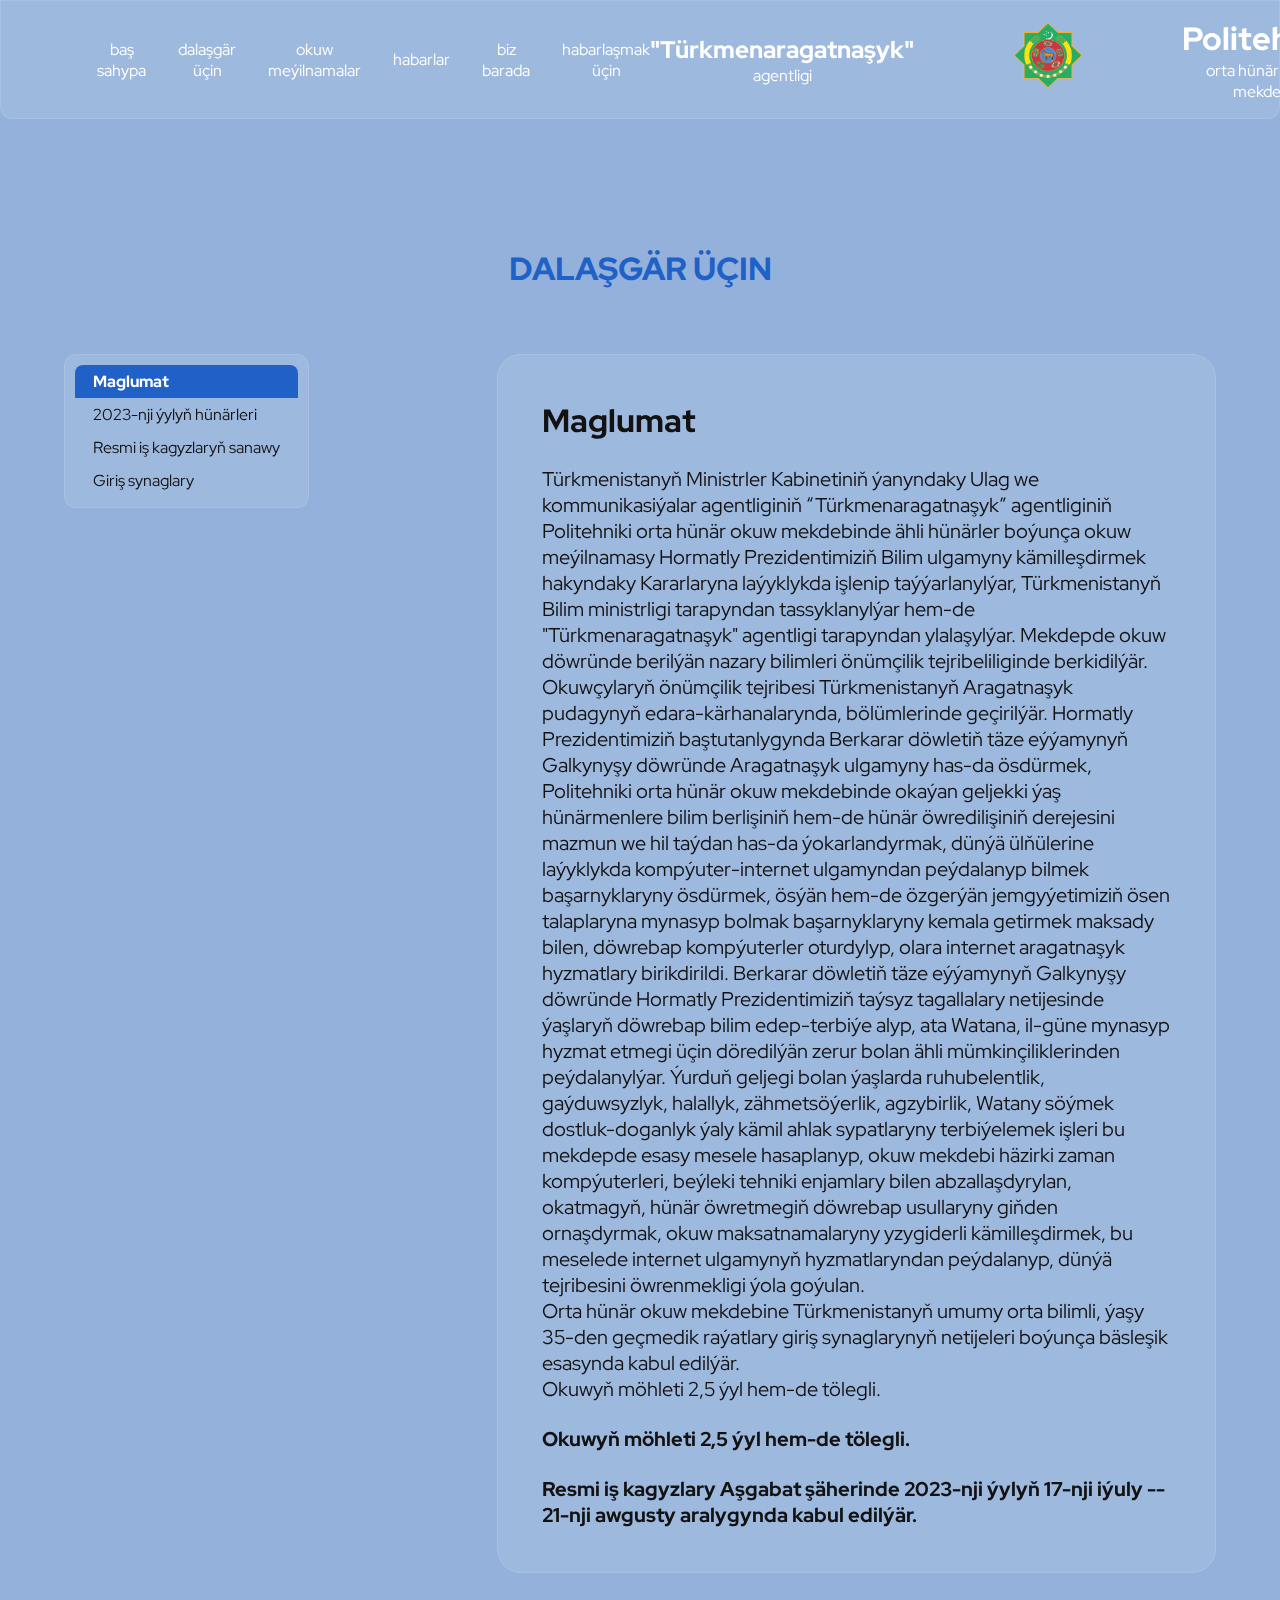
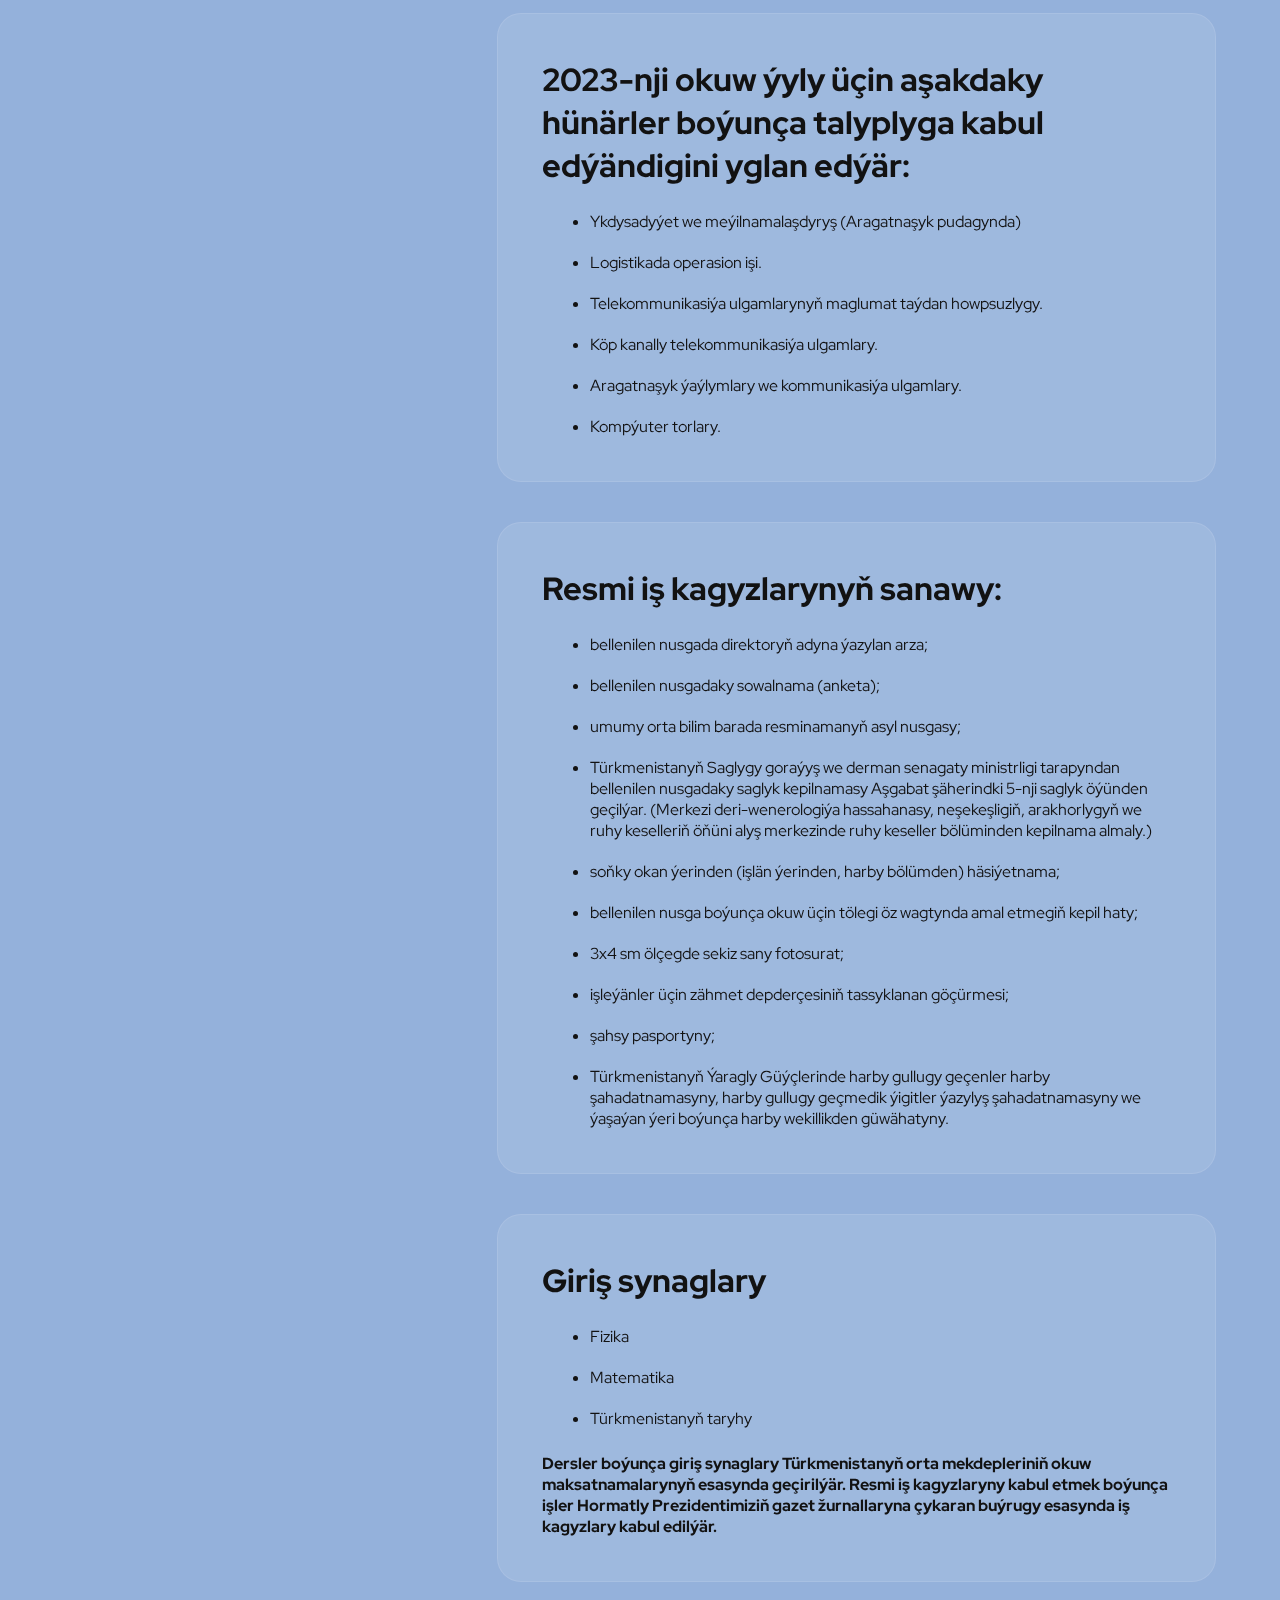
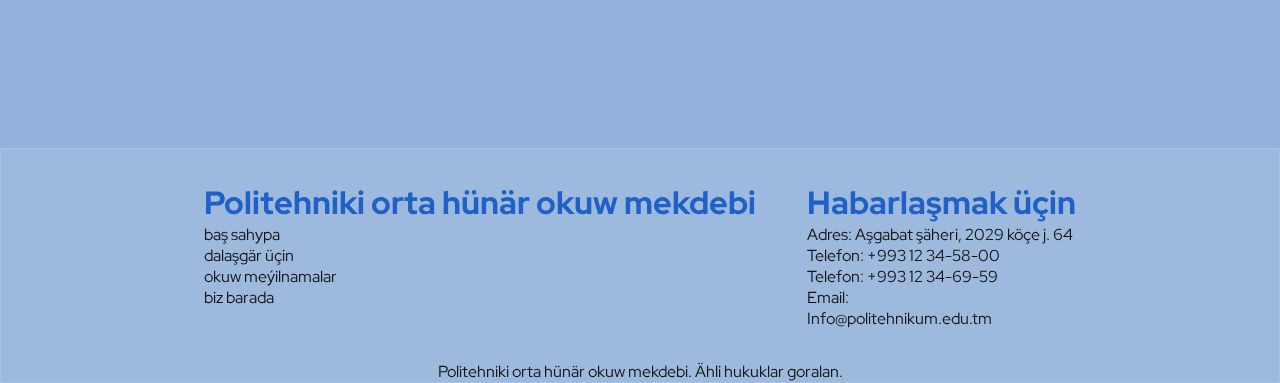
==== abiturientlar.html @ 65b20e14 "initial commmit" ====
<!DOCTYPE html>
<html lang="en">
<head>
    <meta charset="UTF-8">
    <meta name="viewport" content="width=device-width, initial-scale=1.0">
    <title>Abiturientlar | Politehnik orta okuw mekdebi</title>
    <meta content="Abiturientlar Politehnik orta okuw mekdebi" name="description">
    <link rel="stylesheet" href="style.css">
    <style>
        body {
            background: #94B1DB;
        }
    </style>
</head>
<body>

    <nav>
        <ul class="navlist">
            <li class="navlist-item"><a href="index.html">BAŞ SAHYPA</a></li>
            <li class="navlist-item"><a href="abiturientlar.html">DALAŞGÄR ÜÇIN</a></li>
            <li class="navlist-item"><a href="meyilnamalar.html">OKUW MEÝILNAMALAR</a></li>
            <li class="navlist-item"><a href="habarlar.html">HABARLAR</a></li>
            <li class="navlist-item"><a href="about.html">BIZ BARADA</a></li>
            <li class="navlist-item"><a href="contacts.html">HABARLAŞMAK ÜÇIN</a></li>
        </ul>

        <div class="logo">
            <div class="logo-item">
                <h2>"Türkmenaragatnaşyk"</h2>
                <p>agentligi</p>
            </div>
            <div class="logo-item">
                <img src="img/gerb.png" alt="">
            </div>
            <div class="logo-item">
                    <h1>Politehniki</h1>
                    <p>orta hünär okuw mekdebi</p>
            </div>
        </div>
    </nav>
    
    <main>
        <h1>DALAŞGÄR ÜÇIN</h1>
        <div class="content">

                <div class="fast-links">
                    <ul class="list">
                        <li class="list-item selected">Maglumat</li>
                        <li class="list-item">2023-nji ýylyň hünärleri</li>
                        <li class="list-item">Resmi iş kagyzlaryň sanawy</li>
                        <li class="list-item">Giriş synaglary</li>
                    </ul>
                </div>

                <div class="info">

                    <div class="container">
                        <h2>Maglumat</h2>
                        <p>Türkmenistanyň Ministrler Kabinetiniň ýanyndaky Ulag we kommunikasiýalar agentliginiň “Türkmenaragatnaşyk” agentliginiň Politehniki orta hünär okuw mekdebinde ähli hünärler boýunça okuw meýilnamasy Hormatly Prezidentimiziň Bilim ulgamyny kämilleşdirmek hakyndaky Kararlaryna laýyklykda işlenip taýýarlanylýar, Türkmenistanyň Bilim ministrligi tarapyndan tassyklanylýar hem-de "Türkmenaragatnaşyk" agentligi tarapyndan ylalaşylýar. Mekdepde okuw döwründe berilýän nazary bilimleri önümçilik tejribeliliginde berkidilýär. Okuwçylaryň önümçilik tejribesi Türkmenistanyň Aragatnaşyk pudagynyň edara-kärhanalarynda, bölümlerinde geçirilýär. Hormatly Prezidentimiziň baştutanlygynda Berkarar döwletiň täze eýýamynyň Galkynyşy döwründe Aragatnaşyk ulgamyny has-da ösdürmek, Politehniki orta hünär okuw mekdebinde okaýan geljekki ýaş hünärmenlere bilim berlişiniň hem-de hünär öwredilişiniň derejesini mazmun we hil taýdan has-da ýokarlandyrmak, dünýä ülňülerine laýyklykda kompýuter-internet ulgamyndan peýdalanyp bilmek başarnyklaryny ösdürmek, ösýän hem-de özgerýän jemgyýetimiziň ösen talaplaryna mynasyp bolmak başarnyklaryny kemala getirmek maksady bilen, döwrebap kompýuterler oturdylyp, olara internet aragatnaşyk hyzmatlary birikdirildi. Berkarar döwletiň täze eýýamynyň Galkynyşy döwründe Hormatly Prezidentimiziň taýsyz tagallalary netijesinde ýaşlaryň döwrebap bilim edep-terbiýe alyp, ata Watana, il-güne mynasyp hyzmat etmegi üçin döredilýän zerur bolan ähli mümkinçiliklerinden peýdalanylýar. Ýurduň geljegi bolan ýaşlarda ruhubelentlik, gaýduwsyzlyk, halallyk, zähmetsöýerlik, agzybirlik, Watany söýmek dostluk-doganlyk ýaly kämil ahlak sypatlaryny terbiýelemek işleri bu mekdepde esasy mesele hasaplanyp, okuw mekdebi häzirki zaman kompýuterleri, beýleki tehniki enjamlary bilen abzallaşdyrylan, okatmagyň, hünär öwretmegiň döwrebap usullaryny giňden ornaşdyrmak, okuw maksatnamalaryny yzygiderli kämilleşdirmek, bu meselede internet ulgamynyň hyzmatlaryndan peýdalanyp, dünýä tejribesini öwrenmekligi ýola goýulan.
                        <br>
                        Orta hünär okuw mekdebine Türkmenistanyň umumy orta bilimli, ýaşy 35-den geçmedik raýatlary giriş synaglarynyň netijeleri boýunça bäsleşik esasynda kabul edilýär.
                        <br>
                        Okuwyň möhleti 2,5 ýyl hem-de tölegli.</p>
                        <h3>Okuwyň möhleti 2,5 ýyl hem-de tölegli.</h3>
                        <h3>Resmi iş kagyzlary Aşgabat şäherinde 2023-nji ýylyň 17-nji iýuly -- 21-nji awgusty aralygynda kabul edilýär.</h3>
                    </div>

                    <div class="container">
                        <h2>2023-nji okuw ýyly üçin aşakdaky hünärler boýunça talyplyga kabul edýändigini yglan edýär:</h2>
                        <ul class="content-list">
                            <li>Ykdysadyýet we meýilnamalaşdyryş (Aragatnaşyk pudagynda)</li>
                            <li>Logistikada operasion işi.</li>
                            <li>Telekommunikasiýa ulgamlarynyň maglumat taýdan howpsuzlygy.</li>
                            <li>Köp kanally telekommunikasiýa ulgamlary.</li>
                            <li>Aragatnaşyk ýaýlymlary we kommunikasiýa ulgamlary.</li>
                            <li>Kompýuter torlary.</li>
                        </ul>
                    </div>

                    <div class="container">
                        <h2>Resmi iş kagyzlarynyň sanawy:</h2>
                        <ul class="content-list">
                            <li>bellenilen nusgada direktoryň adyna ýazylan arza;</li>
                            <li>bellenilen nusgadaky sowalnama (anketa);</li>
                            <li>umumy orta bilim barada resminamanyň asyl nusgasy;</li>
                            <li>Türkmenistanyň Saglygy goraýyş we derman senagaty ministrligi tarapyndan bellenilen nusgadaky saglyk kepilnamasy Aşgabat şäherindki 5-nji saglyk öýünden geçilýar. (Merkezi deri-wenerologiýa hassahanasy, neşekeşligiň, arakhorlygyň we ruhy keselleriň öňüni alyş merkezinde ruhy keseller bölüminden kepilnama almaly.)</li>
                            <li>soňky okan ýerinden (işlän ýerinden, harby bölümden) häsiýetnama;</li>
                            <li>bellenilen nusga boýunça okuw üçin tölegi öz wagtynda amal etmegiň kepil haty;</li>
                            <li>3x4 sm ölçegde sekiz sany fotosurat;</li>
                            <li>işleýänler üçin zähmet depderçesiniň tassyklanan göçürmesi;</li>
                            <li>şahsy pasportyny;</li>
                            <li>Türkmenistanyň Ýaragly Güýçlerinde harby gullugy geçenler harby şahadatnamasyny, harby gullugy geçmedik ýigitler ýazylyş şahadatnamasyny we ýaşaýan ýeri boýunça harby wekillikden güwähatyny.</li>
                        </ul>
                    </div>

                    <div class="container">
                        <h2>Giriş synaglary</h2>
                        <ul class="content-list">
                            <li>Fizika</li>
                            <li>Matematika</li>
                            <li>Türkmenistanyň taryhy</li>
                        </ul>
                        <h4>Dersler boýunça giriş synaglary Türkmenistanyň orta mekdepleriniň okuw maksatnamalarynyň esasynda geçirilýär. Resmi iş kagyzlaryny kabul etmek boýunça işler Hormatly Prezidentimiziň gazet žurnallaryna çykaran buýrugy esasynda iş kagyzlary kabul edilýär.</h4>
                    </div>

                </div>
            </div>
        </div>
    </main>

    <footer class="footer">
        <div class="footer-columns">
            <div class="column">
                <h1>Politehniki orta hünär okuw mekdebi</h1>
                <ul class="footer-list">
                    <li class="footer-list-item"><a href="index.html">Baş sahypa</a></li>
                    <li class="footer-list-item"><a href="abiturientlar.html">Dalaşgär üçin</a></li>
                    <li class="footer-list-item"><a href="meyilnamalar.html">Okuw meýilnamalar</a></li>
                    <li class="footer-list-item"><a href="about.html">Biz barada</a></li>
                </ul>
            </div>

            <div class="column">
                <h1>Habarlaşmak üçin</h1>
                <ul class="footer-list">
                    <li class="footer-list-item">Adres: Aşgabat şäheri, 2029 köçe j. 64</li>
                    <li class="footer-list-item">Telefon: +993 12 34-58-00</li>
                    <li class="footer-list-item">Telefon: +993 12 34-69-59</li>
                    <li class="footer-list-item">Email: </li>
                    <li class="footer-list-item">Info@politehnikum.edu.tm</li>
                </ul>
            </div>
        </div>
        <section class="bottom"><p>Politehniki orta hünär okuw mekdebi. Ähli hukuklar goralan.</p></section>
    </footer>
</body>
</html>
---- style.css ----
@font-face {
   font-family: 'Red Hat Display';
   src: url(font/RedHatDisplay-VariableFont_wght.ttf);
}

:root {
    /* colors */
    --blue: #2061C8;
    --dark: #121212;

    --border-rad: 8px;
    /* transition */
    --trnz: .2s;
    /* box-shadow */
    --shadow: 0 0 10px 0 rgba(0, 0, 0, 0.25);
    /* container settings*/
    --border: 1px solid rgba(255, 255, 255, 0.10);
    --bg-color: rgba(255, 255, 255, 0.10);
    --bd-filter: blur(6.199999809265137px);
    
}

* {
    margin: 0;
    padding: 0;
    box-sizing: border-box;
    font-family: 'Red Hat Display';
    color: #fff;
}

body {
    background: linear-gradient(180deg, #2061C8 34.38%, #94B1DB 66.67%);;
}

header {
    background-image: url('img/bg.png');
    background-repeat: no-repeat;
    background-position: 105% -5%;
    background-size: contain;
    position: relative;
}

.transition {
    top: 80%;
    width: 100%;
    height: 12vw;
}

header::after {
    content: "";
    position: absolute;
    bottom: 0;
    width: 100%;
    height: 20rem;
    background: linear-gradient(180deg, rgba(18, 86, 195, 0), #94B1DB 88.85%);
}

/* NAV */
nav {
    text-align: center;
    padding: 0 4rem;

    display: flex;
    justify-content: space-between;

    border-radius: 0px 0px 12px 12px;
    border: var(--border);
    background: var(--bg-color);
    backdrop-filter: var(--bd-filter);
}

.navlist {
    list-style: none;
    display: inherit;
    align-items: center;
}

.navlist-item {
    margin-left: 2rem;
}

a {
    text-align: left;
    text-decoration: none;
    text-transform: lowercase;
    font-size: 1rem;
}

.logo {
    padding: 1rem 0;
    display: inherit;
    align-items: center;
    gap: 7.5vw;
}

.logo-item > img {
    width: 76px;
    height: 76px;
}

.logo-item > p {
    font-size: 1rem;
}

.logo-item > h1 {
    font-size: 2rem;
}

.logo-item > h2 {
    font-size: 1.5rem;
}

/* HEAD */
.content {
    margin-top: 4rem;
    padding: 0 4rem;
}

.content > h1 {
    font-size: 4rem;
}


.content > p {
    font-size: 1.25rem;
    margin-top: 2.5rem;
    max-width: 31.5rem;
}

/* HEAD SECTION */
.some-info {
    margin-top: clamp(1rem, 10 * (1vw + 1vh) / 2, 16.5rem);
}

.section-items {
    align-self: center;
    display: flex;
    margin: 0 auto;
    gap: 3vw;
    max-width: fit-content;
}

.info-item {
    display: flex;

    padding: 30px 60px;
    justify-content: center;
    align-items: center;
    gap: 2.5rem;

    border-radius: 12px;
    border: var(--border);
    background: var(--bg-color);
    backdrop-filter: var(--bd-filter);
}

/* MAIN */
main * {
    color: var(--dark);
}
main {
    display: flex;

    flex-direction: column;
    align-items: center;

    background-color: #94B1DB;
}
main > img {
    max-width: 360px;
    border-radius: var(--border-rad);
}

/* container settings */

.container {
    box-sizing: content-box;
    display: flex;
    padding: 2.75rem;
    border-radius: 24px;
    border: var(--border);
    background: var(--bg-color);
    backdrop-filter: var(--bd-filter);
    margin: 5em auto;
    max-width: 62.5vw;
}

.container.about {
    gap: 5rem;
}

.about-content {
    display: flex;
    flex-direction: column;
    justify-content: space-between;
}

.about-content > h1{
    font-size: 2rem;
    font-weight: bold;

    color: var(--blue);
}

.about-content > p {
    font-size: 1.25rem;
}

.btn {
    padding: 0.75rem 3rem;
    color: var(--dark);
    background-color: #DDDDDD;
    max-width: max-content;
    border-radius: 10px;
    transition: var(--trnz);
}

.btn:hover {
    background-color: #fff;
    box-shadow: var(--shadow);
}

.btn:active {
    box-shadow: var(--shadow) inset;
}

.container-content {
    display: flex;
    gap: 2vw;
}

.list {
    list-style: none;
    border-radius: var(--border-rad);
}

.list-item {
    padding: .375rem 1.125rem;
    text-wrap: nowrap;
    transition: var(--trnz);
    cursor: pointer;
}

.list-item:hover {
    background-color: hsla(0, 0%, 100%, 0.2);
}

.list-item:first-child {
    border-radius: var(--border-rad) 0 0 0;
}

.list-item.selected {
    color: #fff;
    background-color: var(--blue);
    font-weight: 700;
}

.slider > img {
    border-radius: 0 var(--border-rad) var(--border-rad) 0;
}

/* NEWS */
.news {
    margin-top: 10.5vw;
}

.news > h1 {
    font-size: 4rem;
    font-weight: 700;
    color: var(--blue);
}

.news-container {
    margin-top: 2rem;
    display: flex;

    border-radius: 24px;
    border: var(--border);
    background: var(--bg-color);
    backdrop-filter: var(--bd-filter);
}

.news-list {
    list-style: none;
}

.news-list-item {
    font-size: 1.5rem;
    padding: 15px 30px;
    transition: var(--trnz);
    cursor: pointer;
}

.news-item:first-child {
    margin-bottom: 1.5rem;
}

.news-list-item:hover {
    font-weight: 500;
    text-decoration: underline;
}

.news-list-item.selected {
    font-weight: 600;
    color: var(--blue);
    text-decoration: underline;
}

.inside-news-item {
    display: flex;
    padding: 1.5rem;
    gap: 2vw;

    border-radius: 24px;
    border: var(--border);
    background: var(--bg-color);
    backdrop-filter: var(--bd-filter);
}

.news-content {
    display: flex;
    flex-direction: column;
    justify-content: space-between;
    font-size: 1.25rem;
}

.subtitle {
    font-size: 1rem;
    display: flex;
    justify-content: space-between;
}

/* FOOTER */
.footer {
    color: var(--dark);
    margin-top: 8vw;
    display: flex;
    flex-direction: column;

    background: var(--bg-color);
    border: var(--border);
    backdrop-filter: var(--bd-filter);
}

.footer-columns {
    align-self: center;
    display: flex;
    margin: 2rem auto;
    gap: 4vw;
}

.footer-columns > .column > h1 {
    color: var(--blue);
    font-size: 2rem;
    font-weight: bold;
}

.footer-list {
    list-style: none;
}

.footer-list-item > a:hover {
    font-weight: bold;
    color: #fff;
}

.footer-list-item, .footer-list-item > a {
    color: var(--dark);
}

.bottom {
    align-self: center;
}

.bottom > p {
    color: var(--dark);
}

/* mutual settings */
main > h1 {
    margin-top: 8rem;

    font-size: 2rem;
    font-weight: bold;
    color: var(--blue);
}

main > .content {
    display: flex;
    padding: 0;
    justify-content: space-between;
    gap: 14.7vw;
    margin: 4rem;
}


/* fast link */
.fast-links {
    padding: 10px;
    height: fit-content;

    background: var(--bg-color);
    border: var(--border);
    backdrop-filter: var(--bd-filter);
    border-radius: 12px;
}

.fast-links > .list > .list-item:first-child {
    border-radius: var(--border-rad) var(--border-rad) 0 0;
}

.fast-links > .list > .list-item:last-child {
    border-radius: 0 0 var(--border-rad) var(--border-rad);
}

/* info */
.info {
    display: flex;
    flex-direction: column;
    gap: 2.5rem;
}

.info > .container {
    margin: 0;
    flex-direction: column;
    gap: 1.5rem;
}

.container > h2 {
    font-size: 2rem;
    font-weight: 700;
}

.container > h3 {
    font-size: 1.25rem;
    font-weight: 700;
}

.container > p {
    font-size: 1.25rem;
}

.content-list {
    display: flex;
    flex-direction: column;
    gap: 1.25rem;
}

.content-list > li {
    margin-left: 3rem;
}

/* MEYILNAMA */
.meyilnama.container {
    max-width: 93.3vw;
    gap: 2vw;
    margin: 4rem 4rem 0;
}

section.container {
    padding: 22px;
}

.section-head {
    display: flex;
    justify-content: space-between;
}

.change-btn {
    text-align: center;
    flex-grow: 1;
    padding: 10px 24px;
    transition: var(--trnz);
}

.change-btn:hover {
    background-color: hsla(0, 0%, 100%, 0.3);
}

.change-btn:first-child {
    border-radius: var(--border-rad) 0 0 0;
}

.change-btn:last-child {
    border-radius: 0 var(--border-rad) 0 0;
}

.change-btn.selected {
    background-color: var(--blue);
}

.change-btn.selected > .tab {
    font-weight: 700;
    color: #fff;
}

.tab {
    font-size: 2rem;
}

.dropdown {
    padding: 10px 24px;
    display: flex;
    justify-content: space-between;
    align-items: center;
    gap: 1.5rem;
    cursor: pointer;
    transition: var(--trnz);
}

.dropdown:hover {
    background: hsla(0, 0%, 100%, 0.3);
}

.dd {
    text-transform: none;
    font-size: 2rem;
}

/* HABRLAR */
.habarlar {
    border-radius: var(--border-rad);
    margin-top: 2rem;
    width: 93vw;

    background: var(--bg-color);
    border: var(--border);
    backdrop-filter: var(--bd-filter);
}

.habarlar > .news-list {
    display: flex;
    background: var(--bg-color);

}

.habarlar > ul > li {
    text-align: center;
    flex: 1;
    font-size: 2rem;
    font-weight: 400;
}

.habarlar > ul > li:last-child {
    border-radius: 0 var(--border-rad) 0 0;
}

.habarlar > .list-item.selected {
    font-weight: 400;
}

.habarlar .inside-news-item {
    width: max-content;
    margin: 2rem auto;
}

/* ABOUT */
.main.container {
    display: flex;
    flex-direction: column;
    border-radius: 44px;
}

.about {
    border-radius: 24px;
    margin: 44px 0 0 0;
    padding: 1.5rem;
    align-items: center;
}

.about:first-child {
    margin: 0;
}

.about > p {
    font-size: 1.25rem;
}

.about > .about-content {
    gap: 2.5rem;
}

.about-content > h2 {
    font-size: 2rem;
    font-weight: 700;
}

.about-list {
    display: flex;
    flex-direction: column;
    gap: 1rem;
    font-size: 1.25rem;
    margin-left: 2rem;
}

/* CONTACTS */
.map {
    padding: 22px;
}
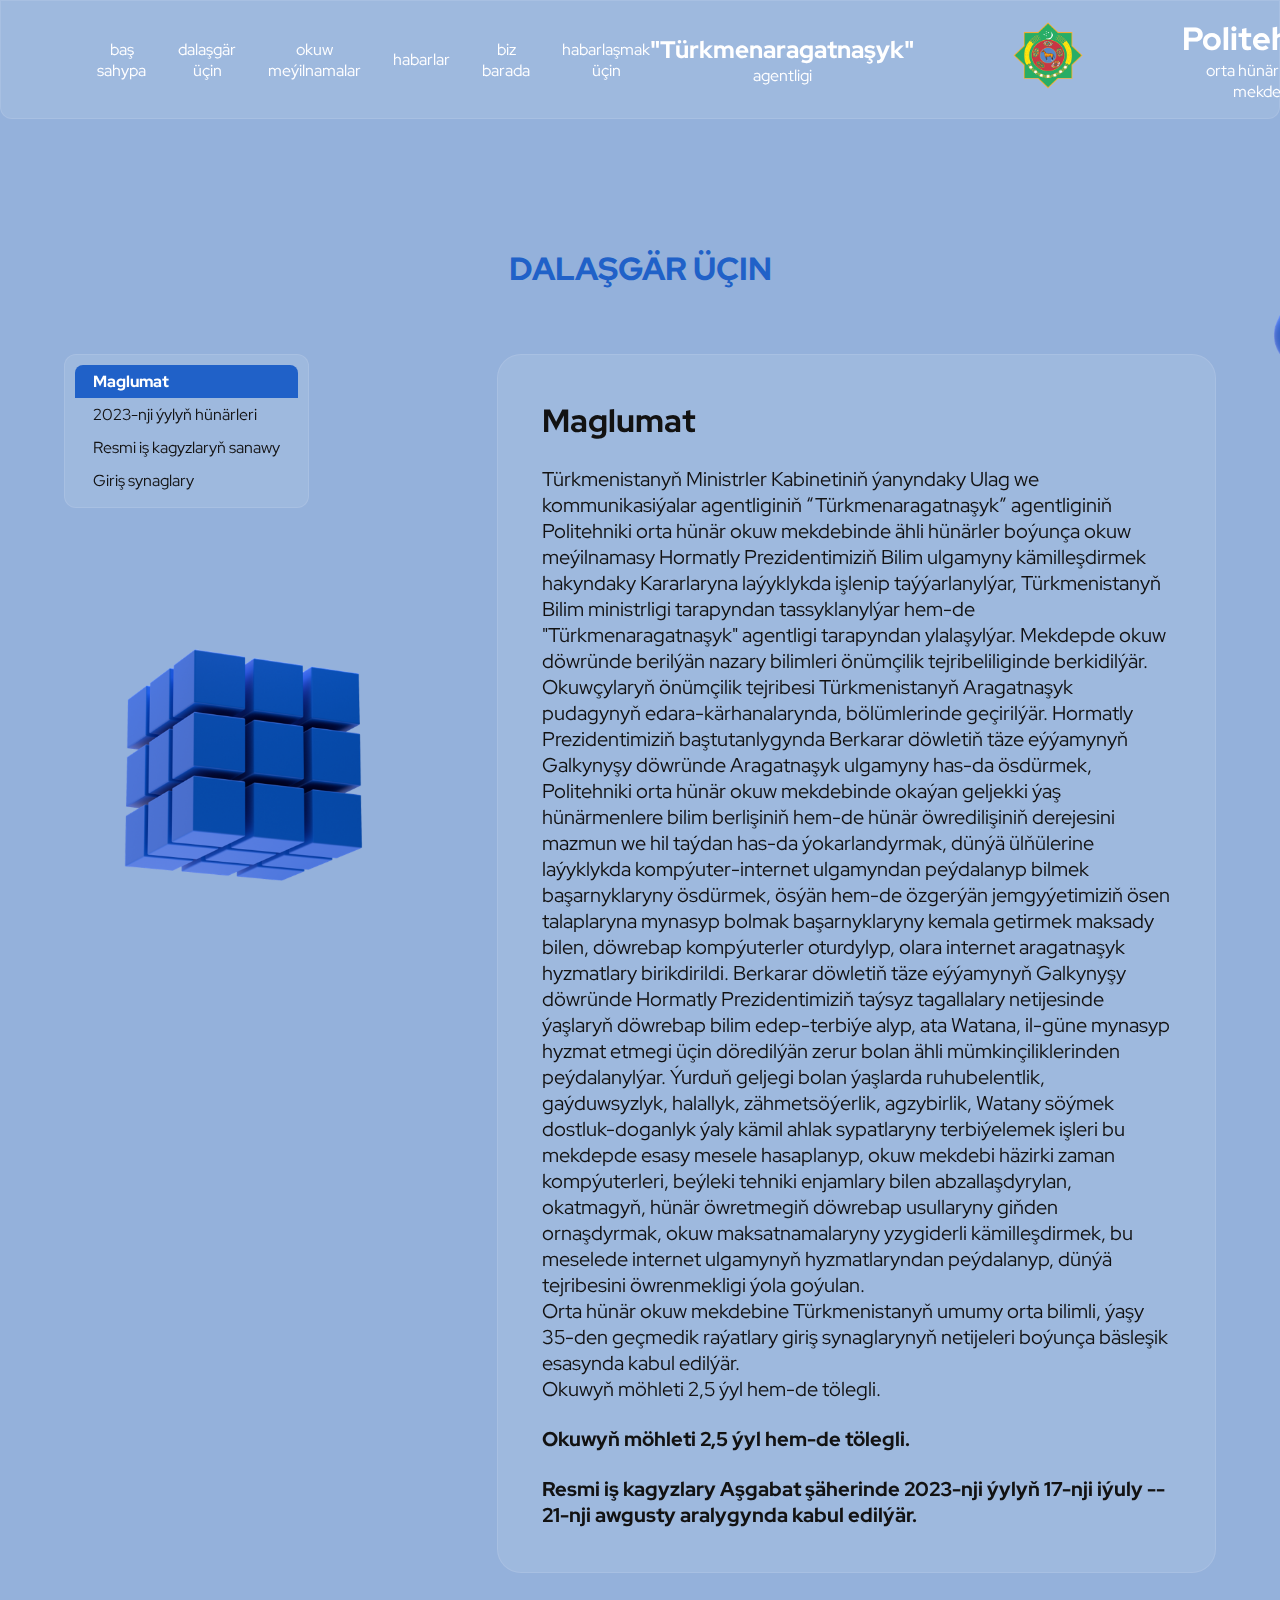
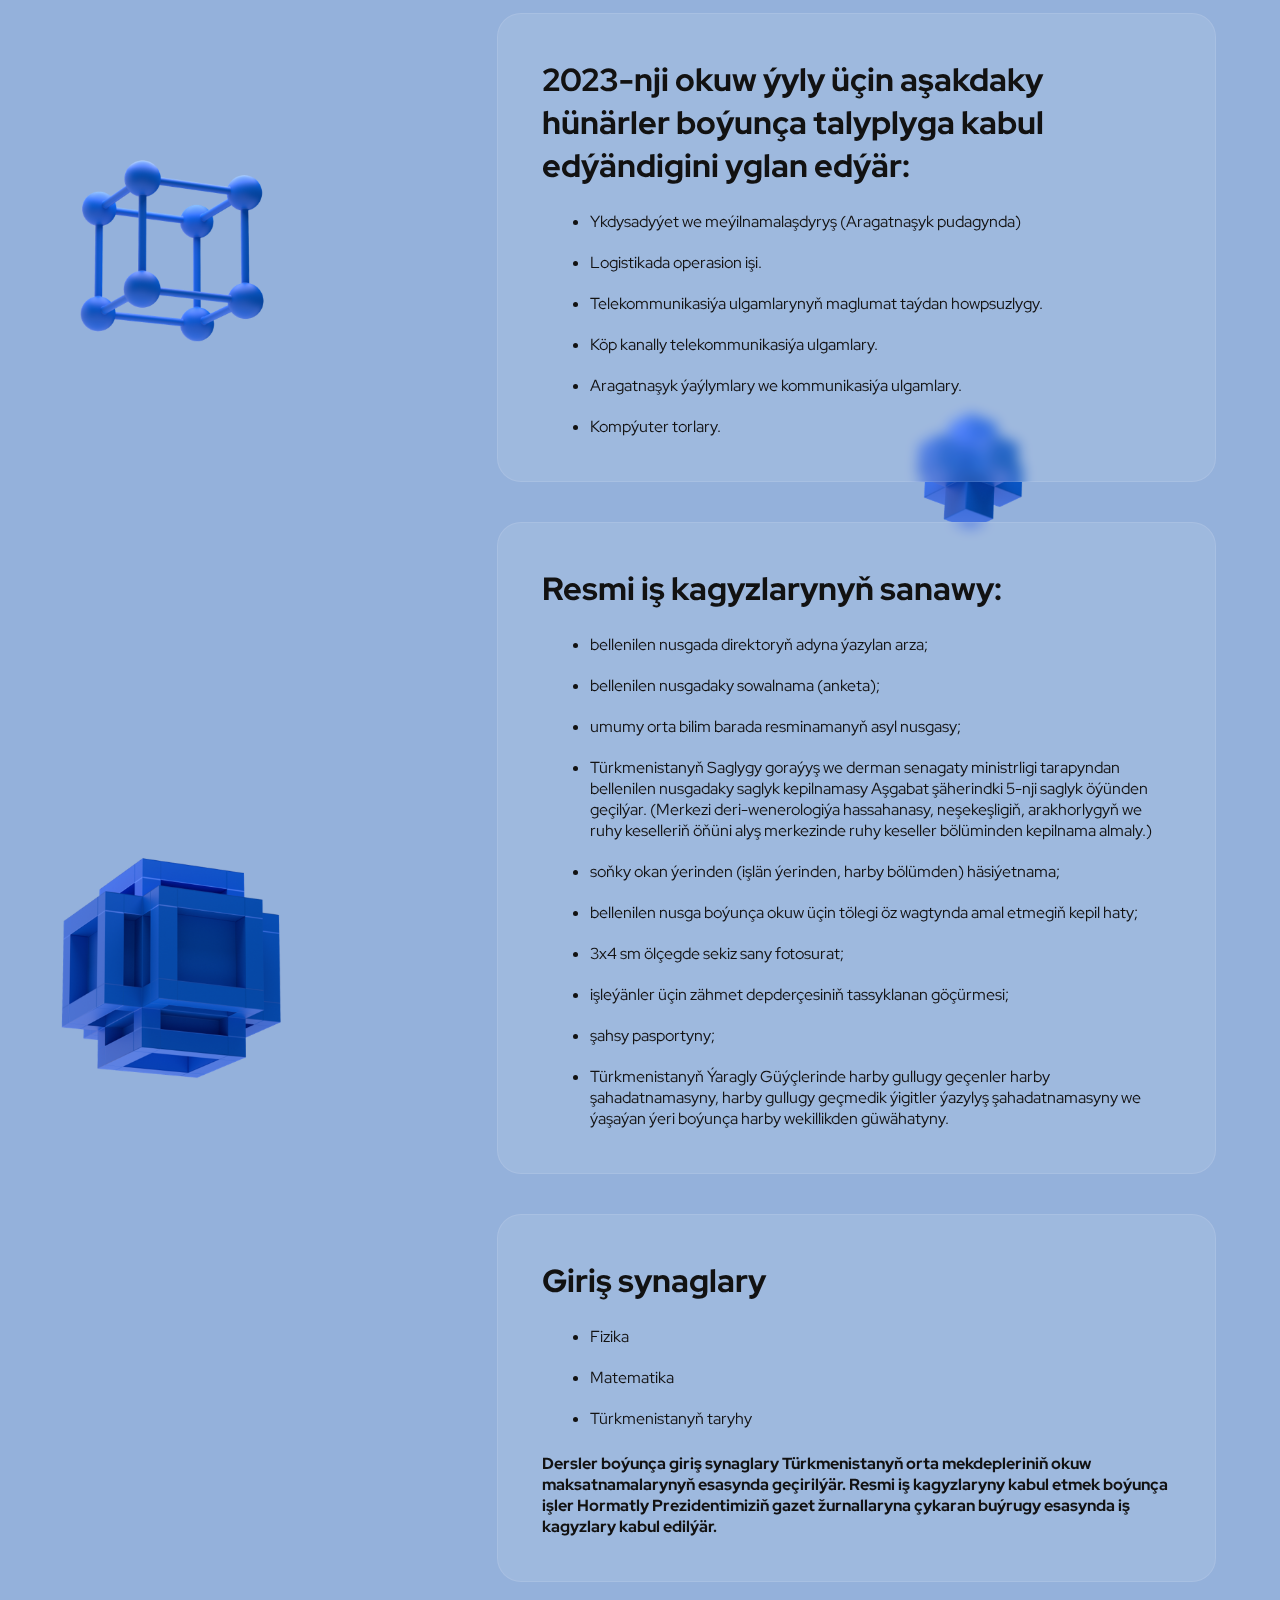
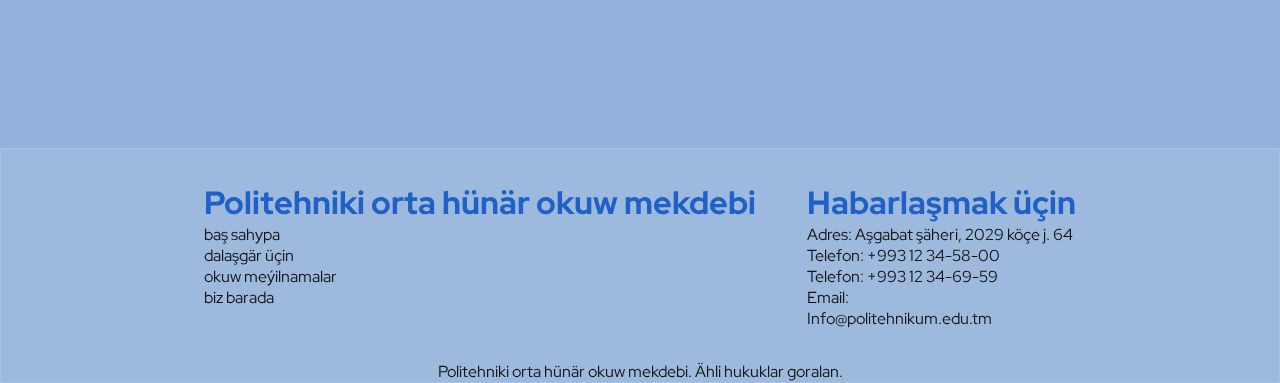
==== commit 2ba54422: "almost done" ====
--- a/abiturientlar.html
+++ b/abiturientlar.html
@@ -14,10 +14,20 @@
 </head>
 <body>
 
+    <div class="bg-shapes">
+        <span class="floating block" style="top: 150px; left: 1200px; animation-delay: -4.5s;"><img src="img/bg-shapes/Block_8x8x8_Super_Rounded.png" alt=""></span>
+        <span class="floating matrix" style="top: 600px; left: 70px;"><img src="img/bg-shapes/Block_Matrix_x3.png" alt=""></span>
+        <span class="floating cage" style="top: 1200px; left: 1300px; animation-delay: -2s;"><img src="img/bg-shapes/Block_Cage.png" alt=""></span>
+        <span class="floating cross" style="top: 1900px; left: 800px; animation-delay: -6s;"><img src="img/bg-shapes/Block_Cross_3D.png" alt=""></span>
+        <span class="floating atom-cube" style="top: 1700px; animation-delay: -3s;"><img src="img/bg-shapes/Atom_Cube.png" alt=""></span>
+        <span class="floating atom-tetra" style="top: 2250px; left: 1300px; animation-delay: -8s;"><img src="img/bg-shapes/Atom_Tetra.png" alt=""></span>
+        <span class="floating fractal" style="top: 2400px; animation-delay: -12s;"><img src="img/bg-shapes/Fractal_Cube.png" alt=""></span>
+    </div>
+
     <nav>
         <ul class="navlist">
             <li class="navlist-item"><a href="index.html">BAŞ SAHYPA</a></li>
-            <li class="navlist-item"><a href="abiturientlar.html">DALAŞGÄR ÜÇIN</a></li>
+            <li class="navlist-item"><a href="abiturientlar.html" class="selected">DALAŞGÄR ÜÇIN</a></li>
             <li class="navlist-item"><a href="meyilnamalar.html">OKUW MEÝILNAMALAR</a></li>
             <li class="navlist-item"><a href="habarlar.html">HABARLAR</a></li>
             <li class="navlist-item"><a href="about.html">BIZ BARADA</a></li>
@@ -45,16 +55,32 @@
 
                 <div class="fast-links">
                     <ul class="list">
-                        <li class="list-item selected">Maglumat</li>
-                        <li class="list-item">2023-nji ýylyň hünärleri</li>
-                        <li class="list-item">Resmi iş kagyzlaryň sanawy</li>
-                        <li class="list-item">Giriş synaglary</li>
+                        <li class="list-item selected">
+                            <a href="#maglumat">
+                                Maglumat
+                            </a>
+                        </li>
+                        <li class="list-item">
+                            <a href="#okuw-yyl">
+                                2023-nji ýylyň hünärleri
+                            </a>
+                        </li>
+                        <li class="list-item">
+                            <a href="#resmi-kagyz">
+                                Resmi iş kagyzlaryň sanawy
+                            </a>
+                        </li>
+                        <li class="list-item">
+                            <a href="#giris-synag">
+                                Giriş synaglary
+                            </a>
+                        </li>
                     </ul>
                 </div>
 
                 <div class="info">
 
-                    <div class="container">
+                    <div class="container" id="maglumat">
                         <h2>Maglumat</h2>
                         <p>Türkmenistanyň Ministrler Kabinetiniň ýanyndaky Ulag we kommunikasiýalar agentliginiň “Türkmenaragatnaşyk” agentliginiň Politehniki orta hünär okuw mekdebinde ähli hünärler boýunça okuw meýilnamasy Hormatly Prezidentimiziň Bilim ulgamyny kämilleşdirmek hakyndaky Kararlaryna laýyklykda işlenip taýýarlanylýar, Türkmenistanyň Bilim ministrligi tarapyndan tassyklanylýar hem-de "Türkmenaragatnaşyk" agentligi tarapyndan ylalaşylýar. Mekdepde okuw döwründe berilýän nazary bilimleri önümçilik tejribeliliginde berkidilýär. Okuwçylaryň önümçilik tejribesi Türkmenistanyň Aragatnaşyk pudagynyň edara-kärhanalarynda, bölümlerinde geçirilýär. Hormatly Prezidentimiziň baştutanlygynda Berkarar döwletiň täze eýýamynyň Galkynyşy döwründe Aragatnaşyk ulgamyny has-da ösdürmek, Politehniki orta hünär okuw mekdebinde okaýan geljekki ýaş hünärmenlere bilim berlişiniň hem-de hünär öwredilişiniň derejesini mazmun we hil taýdan has-da ýokarlandyrmak, dünýä ülňülerine laýyklykda kompýuter-internet ulgamyndan peýdalanyp bilmek başarnyklaryny ösdürmek, ösýän hem-de özgerýän jemgyýetimiziň ösen talaplaryna mynasyp bolmak başarnyklaryny kemala getirmek maksady bilen, döwrebap kompýuterler oturdylyp, olara internet aragatnaşyk hyzmatlary birikdirildi. Berkarar döwletiň täze eýýamynyň Galkynyşy döwründe Hormatly Prezidentimiziň taýsyz tagallalary netijesinde ýaşlaryň döwrebap bilim edep-terbiýe alyp, ata Watana, il-güne mynasyp hyzmat etmegi üçin döredilýän zerur bolan ähli mümkinçiliklerinden peýdalanylýar. Ýurduň geljegi bolan ýaşlarda ruhubelentlik, gaýduwsyzlyk, halallyk, zähmetsöýerlik, agzybirlik, Watany söýmek dostluk-doganlyk ýaly kämil ahlak sypatlaryny terbiýelemek işleri bu mekdepde esasy mesele hasaplanyp, okuw mekdebi häzirki zaman kompýuterleri, beýleki tehniki enjamlary bilen abzallaşdyrylan, okatmagyň, hünär öwretmegiň döwrebap usullaryny giňden ornaşdyrmak, okuw maksatnamalaryny yzygiderli kämilleşdirmek, bu meselede internet ulgamynyň hyzmatlaryndan peýdalanyp, dünýä tejribesini öwrenmekligi ýola goýulan.
                         <br>
@@ -65,7 +91,7 @@
                         <h3>Resmi iş kagyzlary Aşgabat şäherinde 2023-nji ýylyň 17-nji iýuly -- 21-nji awgusty aralygynda kabul edilýär.</h3>
                     </div>
 
-                    <div class="container">
+                    <div class="container" id="okuw-yyl">
                         <h2>2023-nji okuw ýyly üçin aşakdaky hünärler boýunça talyplyga kabul edýändigini yglan edýär:</h2>
                         <ul class="content-list">
                             <li>Ykdysadyýet we meýilnamalaşdyryş (Aragatnaşyk pudagynda)</li>
@@ -77,7 +103,7 @@
                         </ul>
                     </div>
 
-                    <div class="container">
+                    <div class="container" id="resmi-kagyz">
                         <h2>Resmi iş kagyzlarynyň sanawy:</h2>
                         <ul class="content-list">
                             <li>bellenilen nusgada direktoryň adyna ýazylan arza;</li>
@@ -93,7 +119,7 @@
                         </ul>
                     </div>
 
-                    <div class="container">
+                    <div class="container" id="giris-synag">
                         <h2>Giriş synaglary</h2>
                         <ul class="content-list">
                             <li>Fizika</li>
@@ -133,5 +159,15 @@
         </div>
         <section class="bottom"><p>Politehniki orta hünär okuw mekdebi. Ähli hukuklar goralan.</p></section>
     </footer>
+    <script>const sidebarItems = document.getElementsByClassName('fast-links')[0].getElementsByClassName('list-item');
+        let selectedItem = document.getElementsByClassName('fast-links')[0].getElementsByClassName('selected')[0];
+        
+        for (let item of sidebarItems) {
+            item.addEventListener('click', (e) => {
+                selectedItem.classList.toggle('selected');
+                selectedItem = item;
+                item.classList.toggle('selected');
+            })
+        }</script>
 </body>
 </html>--- a/style.css
+++ b/style.css
@@ -17,7 +17,6 @@
     --border: 1px solid rgba(255, 255, 255, 0.10);
     --bg-color: rgba(255, 255, 255, 0.10);
     --bd-filter: blur(6.199999809265137px);
-    
 }
 
 * {
@@ -29,7 +28,48 @@
 }
 
 body {
-    background: linear-gradient(180deg, #2061C8 34.38%, #94B1DB 66.67%);;
+    background: #94B1DB;
+    position: relative;
+}
+
+/* BG-SHAPES */
+.bg-shapes {
+    width: 100%;
+    height: 100%;
+    position: relative;
+    z-index: -1;
+    
+    left: 50%;
+    transform: translateX(-50%);
+}
+
+.floating {
+    position: absolute;
+    animation-name: floating;
+    -webkit-animation-name: floating;
+    animation-duration: 10s;
+    -webkit-animation-duration: 10s;
+    animation-iteration-count: infinite;
+    -webkit-animation-iteration-count: infinite;
+}
+
+@media only screen and (max-width: 1750px) {
+    .floating > img{
+        width: 350px;
+        height: 350px;
+    }
+}
+
+@keyframes floating {
+    0% {
+        transform: translateY(0%) rotate(-5deg);
+    }
+    50% {
+        transform: translateY(35%) rotate(5deg);
+    }
+    100% {
+        transform: translateY(0%) rotate(-5deg);
+    }
 }
 
 header {
@@ -38,6 +78,7 @@
     background-position: 105% -5%;
     background-size: contain;
     position: relative;
+    background-color: var(--blue);
 }
 
 .transition {
@@ -84,6 +125,51 @@
     text-decoration: none;
     text-transform: lowercase;
     font-size: 1rem;
+
+    position: relative;
+}
+
+.navlist-item > a::after {
+    content: ' ';
+    position: absolute;
+    left: 0;
+    bottom: -6px;
+    width: 100%;
+    height: 3px;
+    background-color: #fff;
+    border-radius: 5px;
+    transform-origin: right;
+    transform: scale(0);
+    transition: transform .5s;
+}
+
+.navlist-item > a.selected::after {
+    animation-name: nav-selected;
+    animation-iteration-count: infinite;
+    animation-duration: 2s;
+}
+
+.navlist-item > a:hover::after {
+    transform-origin: left;
+    transform: scaleX(1);
+}
+
+@keyframes nav-selected {
+    0% {
+        transform: scaleX(1);
+        width: 20%;
+    }
+
+    50% {
+        transform: scale(1);
+        width: 20%;
+        left: 80%;
+    }
+
+    100% {
+        transform: scale(1);
+        width: 20%;
+    }
 }
 
 .logo {
@@ -152,6 +238,23 @@
     border: var(--border);
     background: var(--bg-color);
     backdrop-filter: var(--bd-filter);
+
+    animation-name: info-anim;
+    animation-duration: 3s;
+
+    transition: var(--trnz);
+}
+
+@keyframes info-anim {
+    0% {
+        transform: translateY(0%);
+    }
+    50% {
+        transform: translateY(-80px);
+    }
+    100% {
+        transform: translateY(0%);
+    }
 }
 
 /* MAIN */
@@ -163,9 +266,8 @@
 
     flex-direction: column;
     align-items: center;
-
-    background-color: #94B1DB;
-}
+}
+
 main > img {
     max-width: 360px;
     border-radius: var(--border-rad);
@@ -255,9 +357,23 @@
     font-weight: 700;
 }
 
-.slider > img {
+.swiper {
+    width: 400px;
+    height: 266px;
+}
+
+.swiper-wrapper {
+    width: 400px;
+    height: 266px;
+}
+
+.swiper-slide {
     border-radius: 0 var(--border-rad) var(--border-rad) 0;
-}
+    width: 400px;
+    height: 266px;
+}
+
+
 
 /* NEWS */
 .news {
@@ -403,6 +519,9 @@
     border: var(--border);
     backdrop-filter: var(--bd-filter);
     border-radius: 12px;
+    position: -webkit-sticky;
+    position: sticky;
+    top: 5%;
 }
 
 .fast-links > .list > .list-item:first-child {
@@ -411,6 +530,15 @@
 
 .fast-links > .list > .list-item:last-child {
     border-radius: 0 0 var(--border-rad) var(--border-rad);
+}
+
+.fast-links > .list > .list-item > a {
+    text-transform: none;
+    display: block;
+}
+
+.fast-links > .list > .list-item.selected > a {
+    color: #fff;
 }
 
 /* info */
@@ -471,6 +599,7 @@
     flex-grow: 1;
     padding: 10px 24px;
     transition: var(--trnz);
+    font-size: 2rem;
 }
 
 .change-btn:hover {
@@ -489,14 +618,11 @@
     background-color: var(--blue);
 }
 
-.change-btn.selected > .tab {
+.change-btn.selected {
     font-weight: 700;
     color: #fff;
 }
 
-.tab {
-    font-size: 2rem;
-}
 
 .dropdown {
     padding: 10px 24px;
@@ -596,4 +722,26 @@
 /* CONTACTS */
 .map {
     padding: 22px;
+}
+
+/* CONTACT */
+.contact-info {
+    display: flex;
+    gap: 2rem;
+    margin: 0 4rem;
+}
+
+.contact.container {
+    flex-direction: column;
+}
+
+.information {
+    display: flex;
+    align-items: center;
+    gap: 1rem;
+    padding: 10px 22px;
+}
+
+.information > p {
+    font-size: 1.5rem;
 }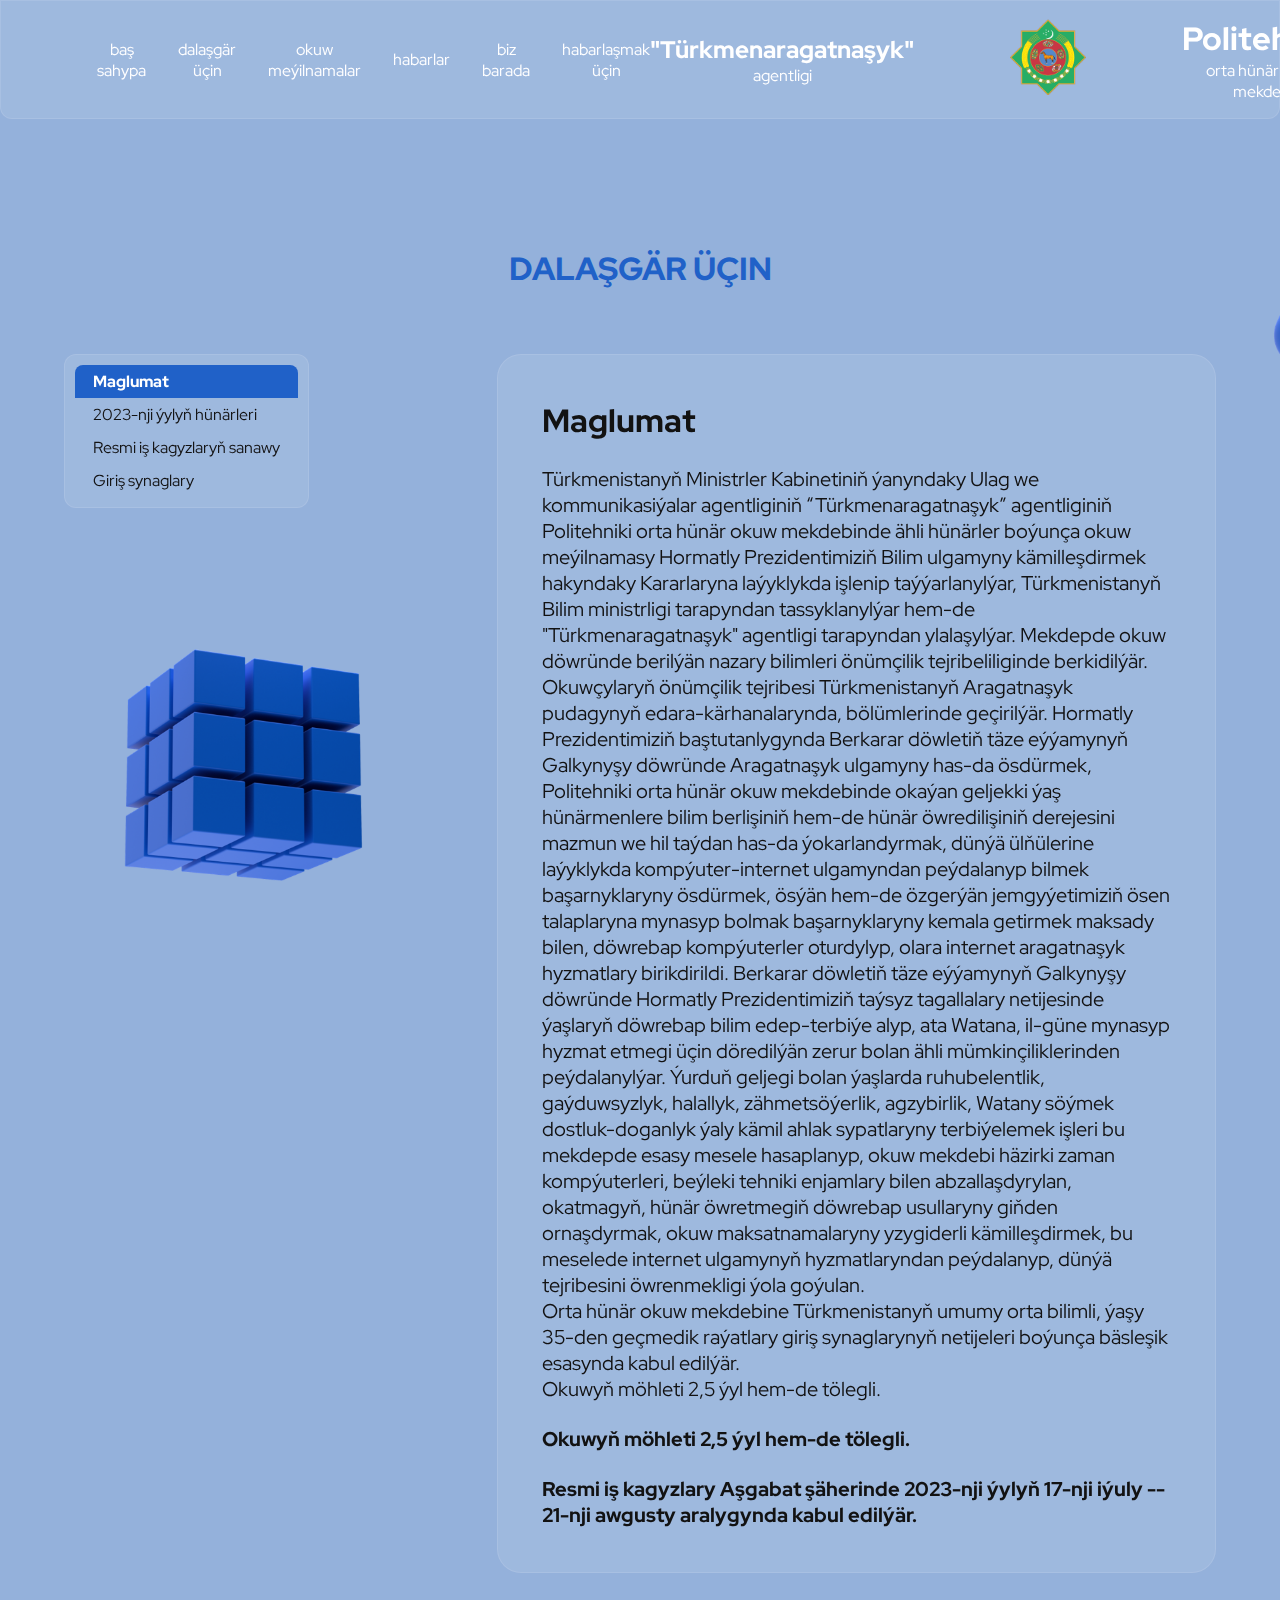
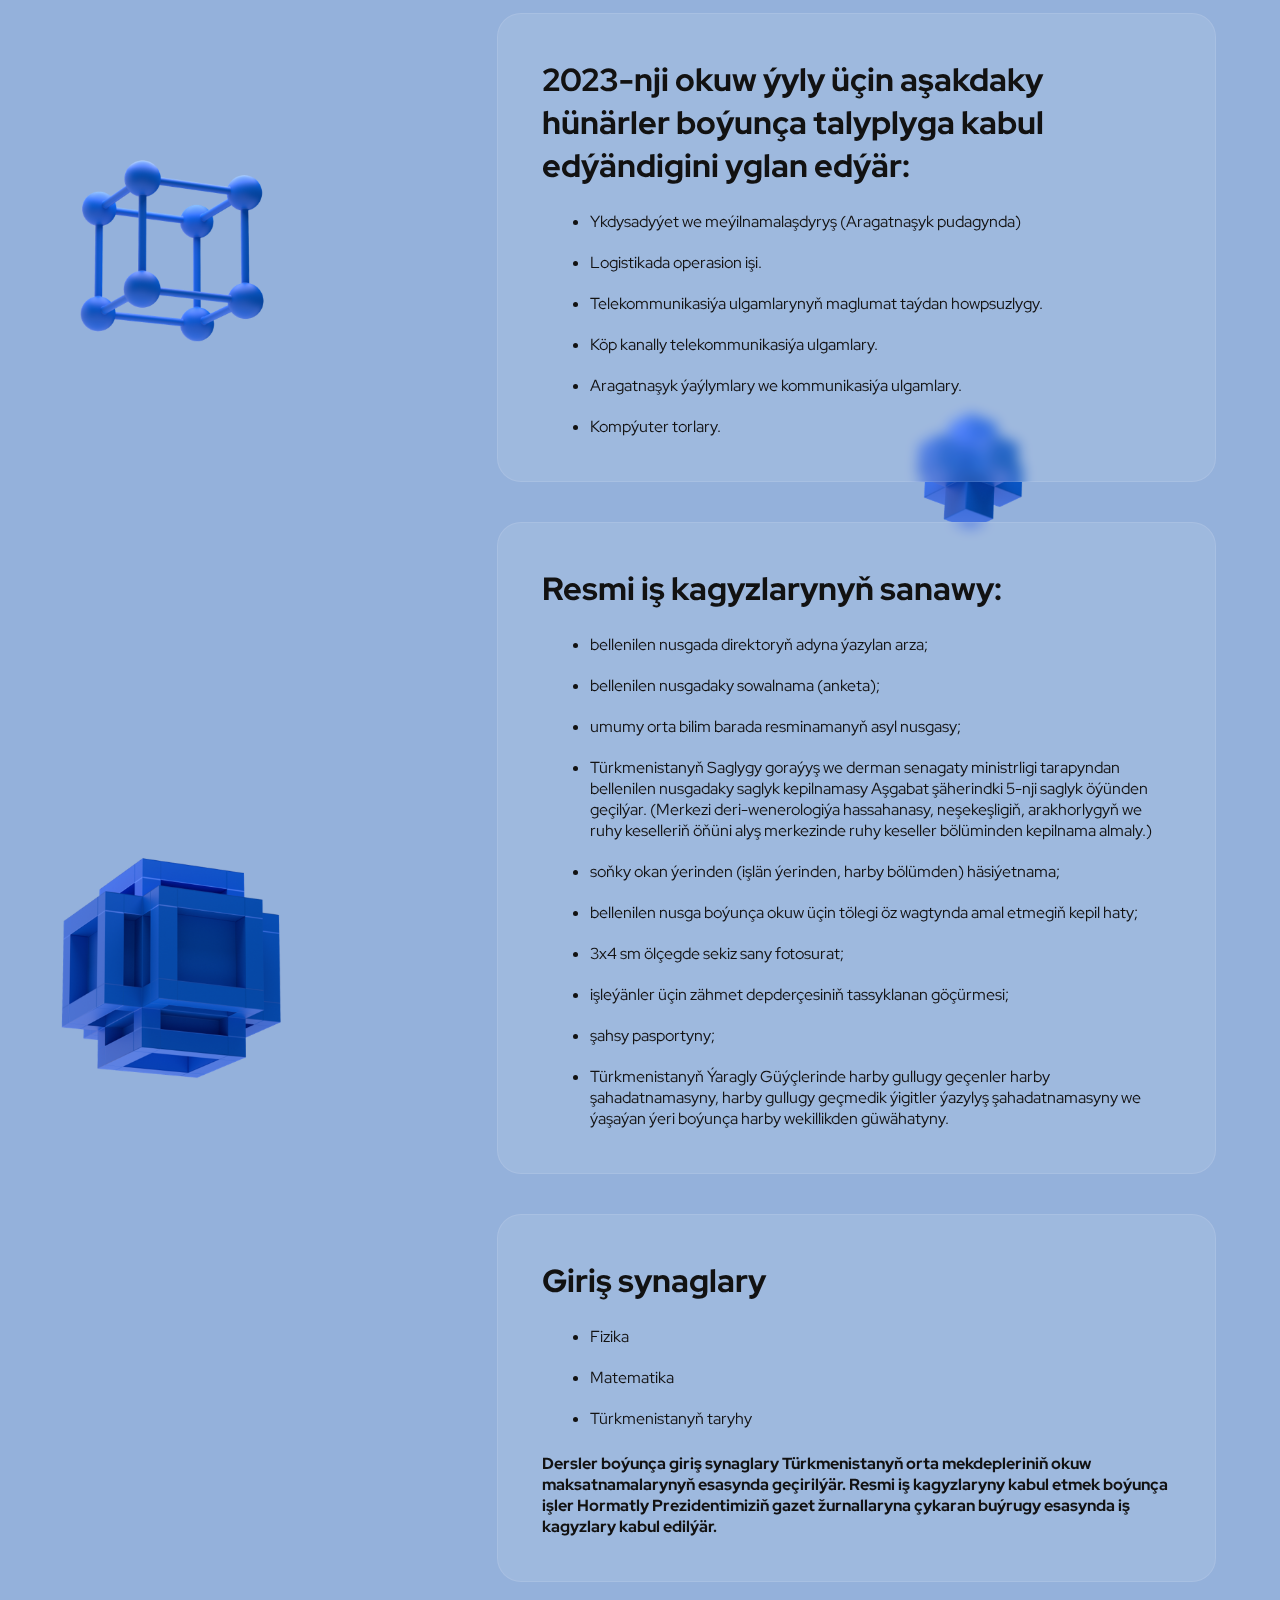
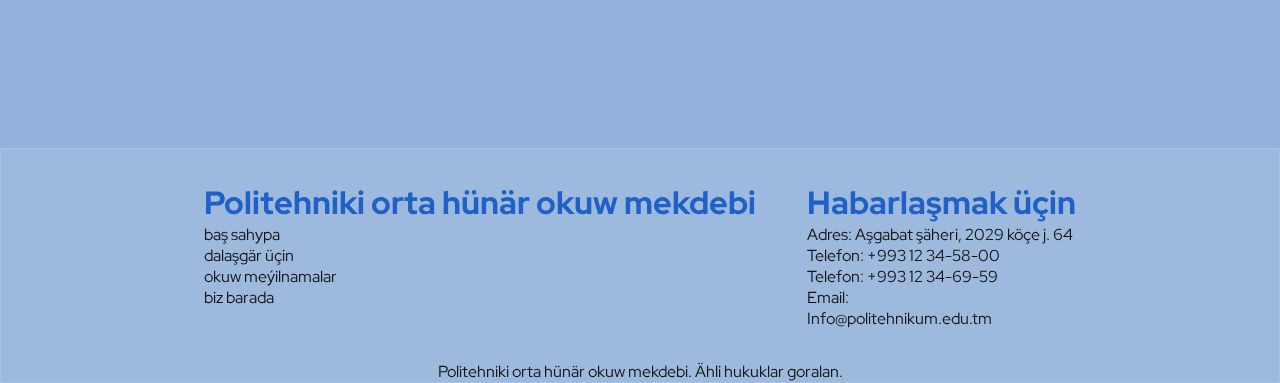
==== commit fbb68048: "changed ta-da-da" ====
--- a/abiturientlar.html
+++ b/abiturientlar.html
@@ -24,7 +24,23 @@
         <span class="floating fractal" style="top: 2400px; animation-delay: -12s;"><img src="img/bg-shapes/Fractal_Cube.png" alt=""></span>
     </div>
 
+    <div class="bg-shapes mobile">
+        <span class="floating block" style="top: 50px; left: 200px; animation-delay: -4.5s;"><img src="img/bg-shapes/Block_8x8x8_Super_Rounded.png" alt=""></span>
+        <span class="floating matrix" style="top: 800px; left: 10px;"><img src="img/bg-shapes/Block_Matrix_x3.png" alt=""></span>
+        <span class="floating cage" style="top: 1300px; left: 200px; animation-delay: -2s;"><img src="img/bg-shapes/Block_Cage.png" alt=""></span>
+        <span class="floating cross" style="top: 1600px; left: 10px; animation-delay: -6s;"><img src="img/bg-shapes/Block_Cross_3D.png" alt=""></span>
+        <span class="floating atom-cube" style="top: 2500px; left: 200px; animation-delay: -3s;"><img src="img/bg-shapes/Atom_Cube.png" alt=""></span>
+        <span class="floating atom-tetra" style="top: 3000px; left: 10px; animation-delay: -8s;"><img src="img/bg-shapes/Atom_Tetra.png" alt=""></span>
+        <span class="floating fractal" style="top: 3400px; left: 200px; animation-delay: -12s;"><img src="img/bg-shapes/Fractal_Cube.png" alt=""></span>
+    </div>
+
     <nav>
+        <svg xmlns="http://www.w3.org/2000/svg" width="24" height="20" viewBox="0 0 24 24" fill="none" class="burger" id="burger">
+            <path d="M2 2H26" stroke="#fff" stroke-width="4" stroke-linecap="round"/>
+            <path d="M2 12H26" stroke="#fff" stroke-width="4" stroke-linecap="round"/>
+            <path d="M2 22H26" stroke="#fff" stroke-width="4" stroke-linecap="round"/>
+        </svg>
+
         <ul class="navlist">
             <li class="navlist-item"><a href="index.html">BAŞ SAHYPA</a></li>
             <li class="navlist-item"><a href="abiturientlar.html" class="selected">DALAŞGÄR ÜÇIN</a></li>
@@ -159,6 +175,10 @@
         </div>
         <section class="bottom"><p>Politehniki orta hünär okuw mekdebi. Ähli hukuklar goralan.</p></section>
     </footer>
+
+    <!-- Burger -->
+    <script src="burger.js"></script>
+
     <script>const sidebarItems = document.getElementsByClassName('fast-links')[0].getElementsByClassName('list-item');
         let selectedItem = document.getElementsByClassName('fast-links')[0].getElementsByClassName('selected')[0];
         
--- a/style.css
+++ b/style.css
@@ -43,6 +43,10 @@
     transform: translateX(-50%);
 }
 
+.bg-shapes.mobile {
+    display: none;
+}
+
 .floating {
     position: absolute;
     animation-name: floating;
@@ -60,7 +64,34 @@
     }
 }
 
+@media screen and (max-width: 640px) {
+    .bg-shapes {
+        display: none;
+    }
+
+    .bg-shapes.mobile {
+        display: block;
+    }
+
+    .bg-shapes.mobile > .floating > img{
+        width: 200px;
+        height: 200px;
+    }
+}
+
 @keyframes floating {
+    0% {
+        transform: translateY(0%) rotate(-5deg);
+    }
+    50% {
+        transform: translateY(35%) rotate(5deg);
+    }
+    100% {
+        transform: translateY(0%) rotate(-5deg);
+    }
+}
+
+@-webkit-keyframes floating{
     0% {
         transform: translateY(0%) rotate(-5deg);
     }
@@ -86,7 +117,6 @@
     width: 100%;
     height: 12vw;
 }
-
 header::after {
     content: "";
     position: absolute;
@@ -101,7 +131,7 @@
     text-align: center;
     padding: 0 4rem;
 
-    display: flex;
+    display: flex; 
     justify-content: space-between;
 
     border-radius: 0px 0px 12px 12px;
@@ -147,6 +177,10 @@
     animation-name: nav-selected;
     animation-iteration-count: infinite;
     animation-duration: 2s;
+
+    -webkit-animation-name: nav-selected;
+    -webkit-animation-iteration-count: infinite;
+    -webkit-animation-duration: 2s;
 }
 
 .navlist-item > a:hover::after {
@@ -155,6 +189,24 @@
 }
 
 @keyframes nav-selected {
+    0% {
+        transform: scaleX(1);
+        width: 20%;
+    }
+
+    50% {
+        transform: scale(1);
+        width: 20%;
+        left: 80%;
+    }
+
+    100% {
+        transform: scale(1);
+        width: 20%;
+    }
+}
+
+@-webkit-keyframes nav-selected {
     0% {
         transform: scaleX(1);
         width: 20%;
@@ -196,6 +248,101 @@
     font-size: 1.5rem;
 }
 
+.burger {
+    display: none;
+}
+
+@media screen and (max-width: 640px) {
+    header {
+        overflow: visible;
+        background-size: cover;
+        background-position: 50%;
+    }
+
+    header::after {
+        bottom: -2px;
+        height: 5rem;
+    }
+
+    nav {
+        padding: 1rem;
+        gap: 1rem;
+    }
+
+    nav > .navlist {
+        display: none;
+    }
+
+    nav.open {
+        flex-direction: column;
+        justify-content: space-evenly;
+        align-items: start;
+        gap: 1rem;
+    }
+
+    nav.open > .navlist {
+        display: flex;
+        flex-direction: column;
+        align-items: start;
+        gap: 1rem;
+    }
+    nav.open > .navlist > .navlist-item {
+        margin: 0;
+    }
+
+    nav.open > .logo {
+        display: none;
+    }
+
+    nav.open > .burger {
+        margin: 1rem 0 0 0;
+    }
+    
+    .burger {
+        display: block;
+        margin-bottom: 1rem;
+        margin: auto;
+    }
+
+    nav {
+        align-items: center;
+    }
+
+    .burger > path {
+        height: 3px;
+    }
+
+    nav > .logo {
+        display: flex;
+        padding: 0;
+        gap: 4vw;
+        align-self: center;
+    }
+
+    .logo > .logo-item {
+        display: flex;
+        flex-direction: column;
+    }
+        
+    .logo > .logo-item > img {
+        width: 60px;
+        height: 60px;
+        align-self: center;
+    }
+    
+    .logo > .logo-item > p {
+        font-size: .7rem;
+    }
+    
+    .logo > .logo-item > h1 {
+        font-size: 1rem ;
+    }
+    
+    .logo > .logo-item > h2 {
+        font-size: .7rem;
+    }
+}
+
 /* HEAD */
 .content {
     margin-top: 4rem;
@@ -206,13 +353,30 @@
     font-size: 4rem;
 }
 
-
 .content > p {
     font-size: 1.25rem;
     margin-top: 2.5rem;
     max-width: 31.5rem;
 }
 
+@media screen and (max-width: 640px) {
+    header > .content {
+        margin-top: 2rem;
+        padding: 0 1rem;
+    }
+    
+    header > .content > h1 {
+        font-size: 2rem;
+        line-height: 2rem;
+    }
+
+    header > .content > p {
+        margin-top: 1rem;
+        font-size: .7rem;
+        max-width: 15rem;
+    }
+}
+
 /* HEAD SECTION */
 .some-info {
     margin-top: clamp(1rem, 10 * (1vw + 1vh) / 2, 16.5rem);
@@ -254,6 +418,35 @@
     }
     100% {
         transform: translateY(0%);
+    }
+}
+
+@media screen and (max-width: 640px) {
+    .some-info > .section-items {
+        display: grid;
+        grid-template-columns: 1fr 1fr;
+        grid-template-rows: 1fr 1fr;
+        gap: 1.5rem;
+    }
+
+    .section-items > .info-item {
+        flex-direction: column;
+        padding: 10px 20px;
+        align-items: center;
+        text-align: center;
+        gap: 0;
+    }
+
+    .section-items > .info-item:active {
+        transform: scale(1.2);
+    }
+
+    .section-items > .info-item > p {
+        font-size: .7rem;
+    }
+
+    .section-items > .info-item > img {
+        transform: scale(.7);
     }
 }
 
@@ -283,7 +476,7 @@
     border: var(--border);
     background: var(--bg-color);
     backdrop-filter: var(--bd-filter);
-    margin: 5em auto;
+    margin: 12.5rem auto;
     max-width: 62.5vw;
 }
 
@@ -357,27 +550,55 @@
     font-weight: 700;
 }
 
-.swiper {
-    width: 400px;
-    height: 266px;
-}
-
-.swiper-wrapper {
-    width: 400px;
-    height: 266px;
-}
-
-.swiper-slide {
-    border-radius: 0 var(--border-rad) var(--border-rad) 0;
-    width: 400px;
-    height: 266px;
-}
-
-
+@media screen and (max-width: 640px) {
+    .container {
+        padding: 1.5rem;
+    }
+
+    main > .container.about.home {
+        display: grid;
+        grid-template-columns: 1fr;
+        gap: 2rem;
+        max-width: min-content;
+    }
+
+    .container.about > img {
+        width: 60vw;
+        margin: 0 auto;
+    }
+
+    main > .container > .container-content {
+        display: grid;
+    }
+
+    .container-content > p {
+        font-size: .8rem;
+    }
+
+    .container-content > .list {
+        display: grid;
+        grid-template-columns: 1fr 1fr;
+        grid-template-rows: 1fr 1fr;
+
+        align-items: center;
+    }
+
+    .container-content > .list > .list-item {
+        text-wrap: wrap;
+    }
+
+    .about > .about-content > p {
+        font-size: 1rem;
+    }
+
+    .about > .about-content > .btn {
+        align-self: center;
+    }
+}
 
 /* NEWS */
 .news {
-    margin-top: 10.5vw;
+    margin-top: 100px;
 }
 
 .news > h1 {
@@ -446,6 +667,65 @@
     justify-content: space-between;
 }
 
+@media screen and (max-width: 640px) {
+    main > .news {
+        margin: 2rem;
+    }
+
+    .news > h1 {
+        font-size: 1.5rem;
+    }
+
+    .news > .news-container {
+        flex-direction: column;
+    }
+
+    .news > .news-container > .news-list {
+        display: grid;
+        grid-template-columns: 1fr 1fr;
+        grid-template-rows: 1fr 1fr;
+        align-items: center;
+
+        padding: 1rem;
+    }
+
+    .news-list > .news-list-item {
+        font-size: 1rem;
+        padding: 10px 20px;
+        text-align: center;
+    }
+
+    .inside-news-item {
+        margin: .5rem;
+        flex-direction: column;
+
+        align-items: center;
+        border-radius: 14px;
+        gap: 1rem;
+    }
+
+    .inside-news-item > .news-content {
+        gap: 1rem;
+    }
+
+    .news-content > .btn {
+        align-self: center;
+    }
+
+    .inside-news-item > img {
+        max-width: 70vw;
+        border-radius: 6px 6px 0 0;
+    }
+
+    .inside-news-item > .news-content > p {
+        font-size: 1rem;
+    }
+
+    .subtitle > p {
+        font-size: .7rem;
+    }
+}
+
 /* FOOTER */
 .footer {
     color: var(--dark);
@@ -492,6 +772,24 @@
     color: var(--dark);
 }
 
+@media screen and (max-width: 640px) {
+    footer > .footer-columns {
+        margin: 2rem;
+    }
+
+    .footer-columns > .column > h1 {
+        font-size: 1rem;
+    }
+
+    .footer-list > .footer-list-item, .footer-list > .footer-list-item > a {
+        font-size: .8rem;
+    }
+
+    .bottom > p {
+        font-size: .6rem;
+    }
+}
+
 /* mutual settings */
 main > h1 {
     margin-top: 8rem;
@@ -507,6 +805,13 @@
     justify-content: space-between;
     gap: 14.7vw;
     margin: 4rem;
+}
+
+@media screen and (max-width: 640px) {
+    main > h1 {
+        font-size: 1rem;
+        margin-top: 2rem;
+    }
 }
 
 
@@ -541,6 +846,36 @@
     color: #fff;
 }
 
+@media screen and (max-width: 640px) {
+    main > .content {
+        margin: 1rem;
+    }
+
+    .fast-links {
+        display: none;
+    }
+
+    .info > .container {
+        padding: 2.75rem;
+    }
+
+    .info > .container > h2 {
+        font-size: 1rem;
+    }
+
+    .info > .container > h3, .info > .container > h4 {
+        font-size: .8rem;
+    }
+
+    .info > .container > p {
+        font-size: .8rem;
+    }
+
+    .container > .content-list > li {
+        margin-left: 1rem;
+    }
+}
+
 /* info */
 .info {
     display: flex;
@@ -600,6 +935,7 @@
     padding: 10px 24px;
     transition: var(--trnz);
     font-size: 2rem;
+    cursor: pointer;
 }
 
 .change-btn:hover {
@@ -623,24 +959,113 @@
     color: #fff;
 }
 
+.content-dropdown {
+    display: none;
+}
+
+.content-dropdown.active {
+    display: block;
+}
 
 .dropdown {
     padding: 10px 24px;
+    cursor: pointer;
+
+    display: flex;
+    flex-direction: column;
+    gap: 1rem;
+}
+
+.dropdown:hover {
+    background: hsla(0, 0%, 100%, 0.3);
+}
+
+.dd {
     display: flex;
     justify-content: space-between;
     align-items: center;
     gap: 1.5rem;
-    cursor: pointer;
-    transition: var(--trnz);
-}
-
-.dropdown:hover {
-    background: hsla(0, 0%, 100%, 0.3);
-}
-
-.dd {
     text-transform: none;
     font-size: 2rem;
+}
+
+.dropdown-inner {
+    font-size: 1.5rem;
+    display: none;
+}
+
+.dropdown-inner > ol > li {
+    margin-left: 2rem;
+}
+
+.dropdown-inner > ol > li > ul {
+    padding: 1rem;
+    list-style-type: disc;
+}
+
+.dropdown:hover > .dropdown-inner {
+    display: block;
+    padding-bottom: 1rem;
+    border-bottom: var(--border-rad);
+}
+
+@media screen and (max-width: 640px) {
+    .meyilnama.container {
+        display: grid;
+        grid-template-areas: 
+        'img img'
+        'p1 p2';
+        margin: 2rem 1rem;
+        gap: 7vw;
+        max-width: fit-content;
+    }
+
+    .meyilnama.container > img {
+        grid-area: img;
+        max-width: 350px;
+        max-height: 233px;
+        margin: 0 auto;
+    }
+
+    .meyilnama.container > p {
+        grid-area: p1;
+        font-size: .7rem;
+    }
+
+    .meyilnama.container > p:last-child {
+        grid-area: p2;
+    }
+
+    section.container {
+        margin: 2rem 1rem;
+        max-width: fit-content;
+    }
+
+    .container > .section-inside {
+        max-width: fit-content;
+    }
+
+    .change-btn {
+        font-size: 1rem;
+    }
+
+    .dropdown-inner {
+        font-size: 1rem;
+    }
+
+    .dd > p {
+        font-size: 1rem;
+    }
+
+    .dropdown:active > .dropdown-inner {
+        display: block;
+        padding-bottom: 1rem;
+        border-bottom: var(--border-rad);
+    }
+
+    .dd > svg {
+        max-width: 20px;
+    }
 }
 
 /* HABRLAR */
@@ -680,6 +1105,23 @@
     margin: 2rem auto;
 }
 
+@media screen and (max-width: 640px) {
+    .news.habarlar > .news-list {
+        display: grid;
+        grid-template-columns: 1fr 1fr;
+        grid-template-rows: 1fr 1fr;
+    }
+
+    .news.habarlar > .news-list > .list-item {
+        font-size: 1rem;
+    }
+
+    .habarlar .inside-news-item {
+        width: auto;
+        margin-bottom: 0;
+    }
+}
+
 /* ABOUT */
 .main.container {
     display: flex;
@@ -719,11 +1161,50 @@
     margin-left: 2rem;
 }
 
+@media screen and (max-width: 640px) {
+    .main.container {
+        max-width: none;
+        padding: 1rem;
+        margin: 2rem 1rem;
+    }
+
+    .about.container {
+        flex-direction: column;
+        padding: 1rem;
+        gap: 2rem;
+        max-width: none;
+    }
+
+    .about.container > img {
+        width: 76vw;
+        height: 50vw;
+    }
+
+    .about.container > p {
+        font-size: 1rem;
+    }
+
+    .about.container > .about-content > h2 {
+        font-size: 1.3rem;
+    }
+
+    .about-content > .about-list > li {
+        font-size: 1rem;
+    }
+}
+
 /* CONTACTS */
 .map {
     padding: 22px;
 }
 
+@media screen and (max-width: 640px) {
+    .map.container {
+        max-width: 80vw;
+        margin: 2rem;
+    }
+}
+
 /* CONTACT */
 .contact-info {
     display: flex;
@@ -744,4 +1225,43 @@
 
 .information > p {
     font-size: 1.5rem;
+}
+
+@media screen and (max-width: 640px) {
+    .contact-info {
+        gap: 0;
+    }
+
+    .contact.container {
+        margin: 1rem;
+        width: fit-content;
+    }
+
+    .information > svg {
+        min-width: 24px;
+    }
+
+    .contact.container > h2 {
+        font-size: 1rem;
+    }
+
+    .contact-info {
+        flex-direction: column;
+    }
+
+    .information > p {
+        font-size: 1rem;
+    }
+}
+
+/* other */
+
+#slider {
+    max-width: 25vw;
+}
+
+@media screen and (max-width: 640px) {
+    .container-content > #slider {
+        max-width: 63vw;
+    }
 }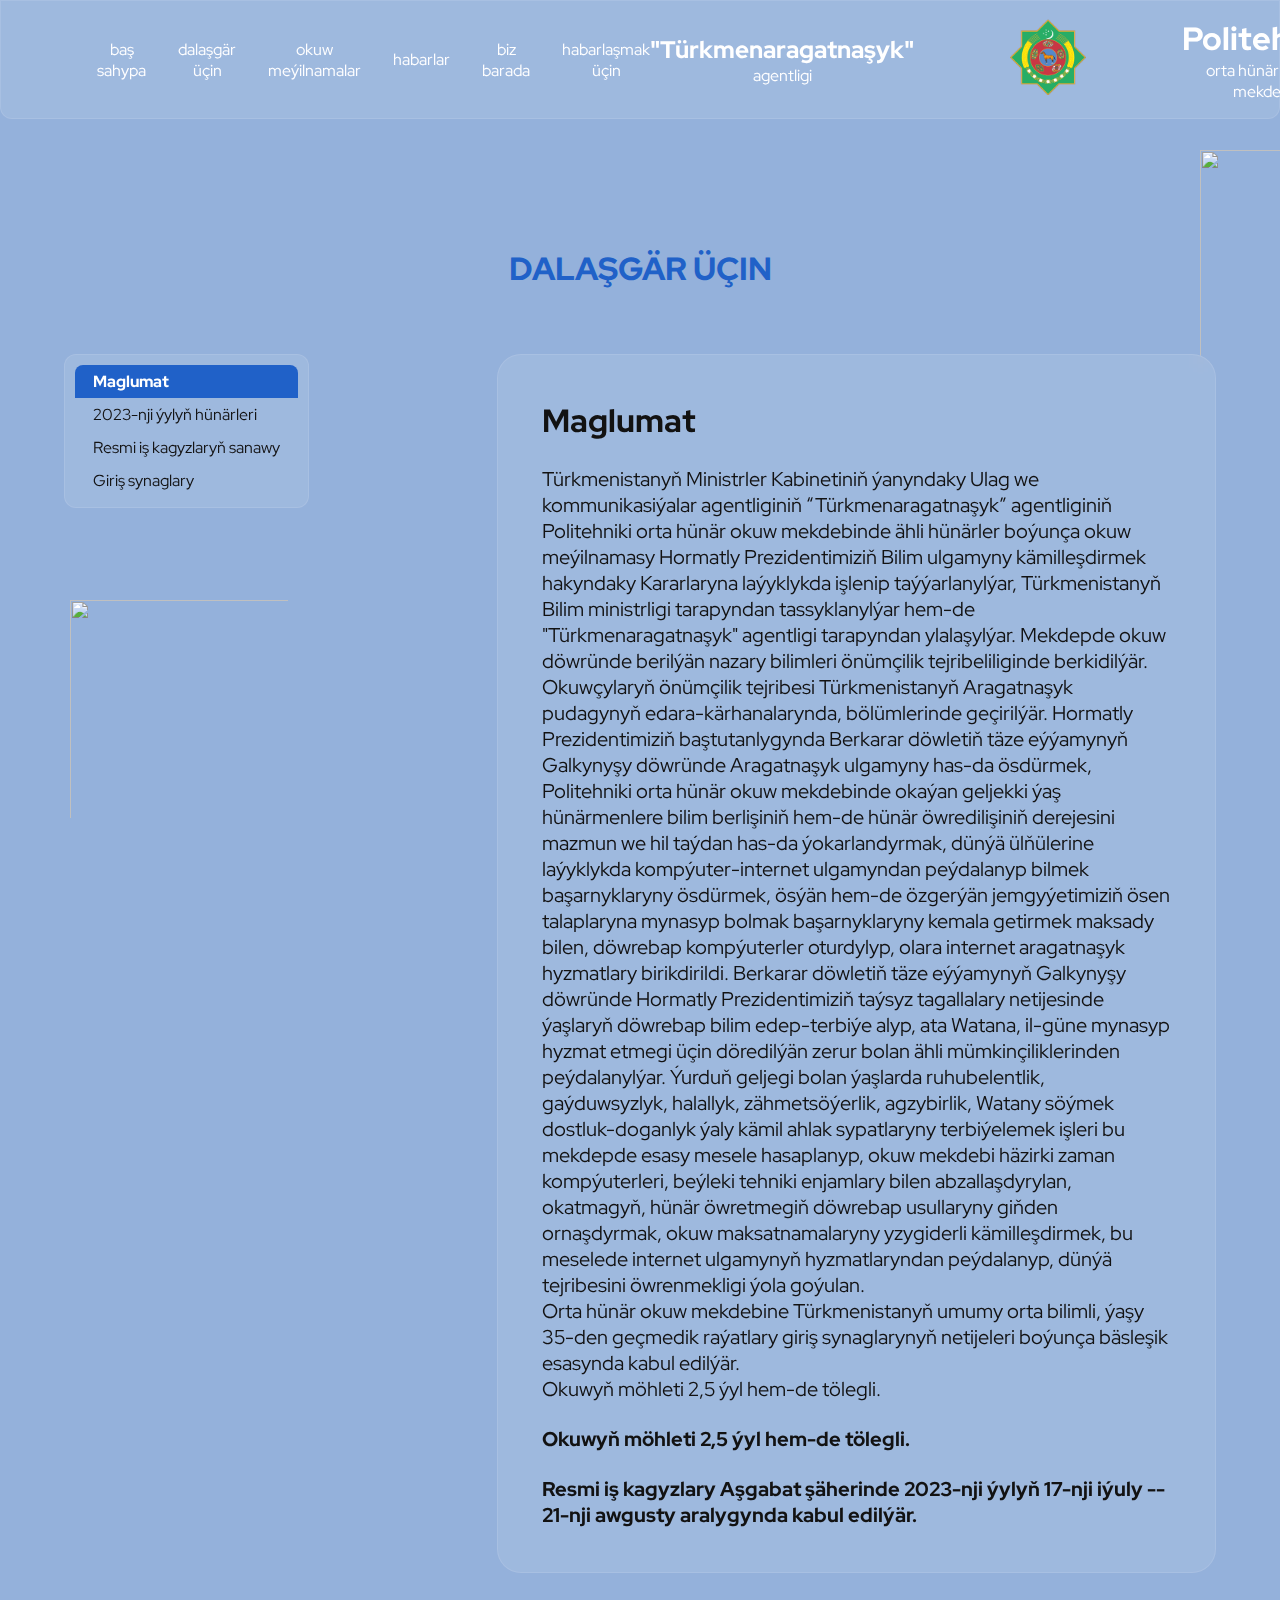
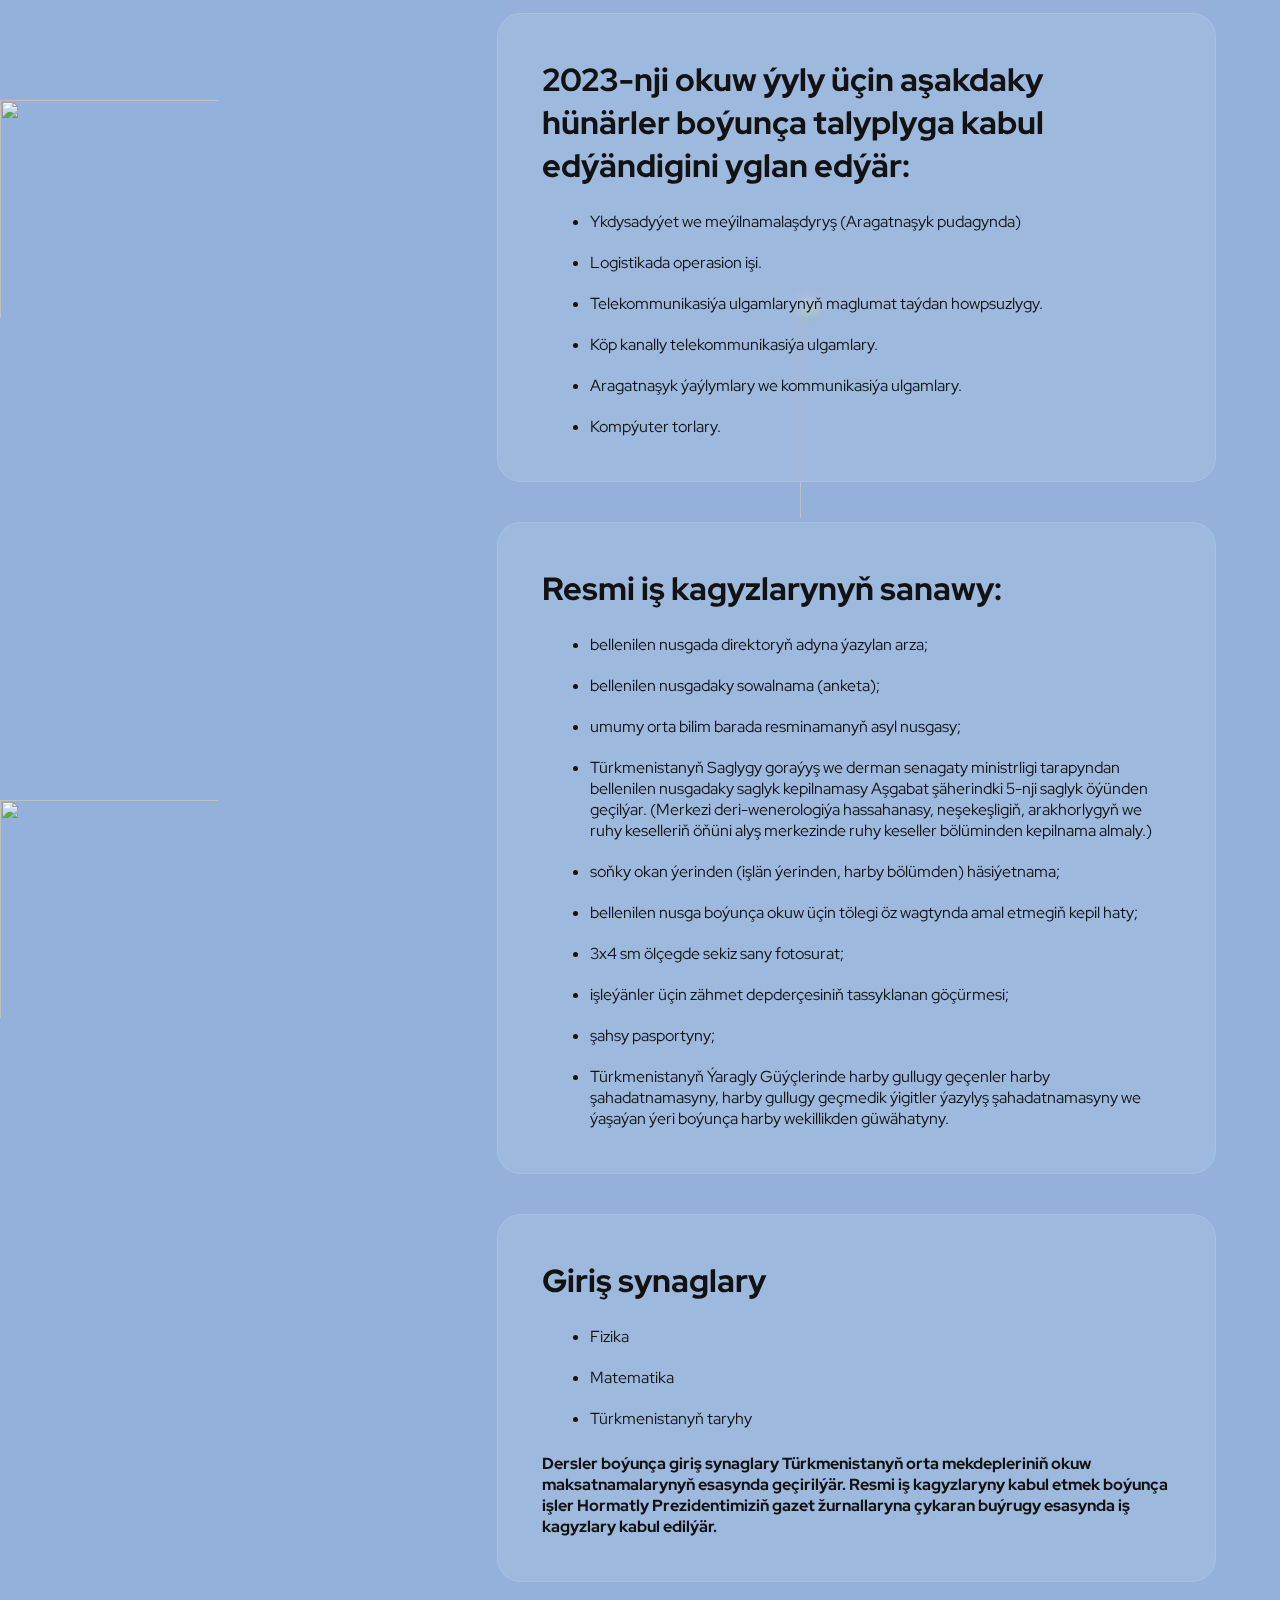
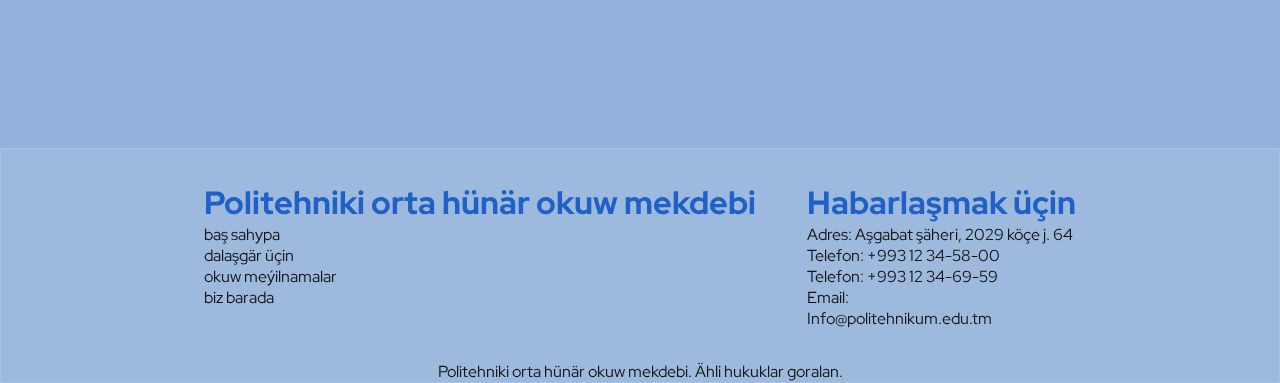
==== commit 921fd96c: "bg objects bug fix" ====
--- a/abiturientlar.html
+++ b/abiturientlar.html
@@ -15,23 +15,23 @@
 <body>
 
     <div class="bg-shapes">
-        <span class="floating block" style="top: 150px; left: 1200px; animation-delay: -4.5s;"><img src="img/bg-shapes/Block_8x8x8_Super_Rounded.png" alt=""></span>
-        <span class="floating matrix" style="top: 600px; left: 70px;"><img src="img/bg-shapes/Block_Matrix_x3.png" alt=""></span>
-        <span class="floating cage" style="top: 1200px; left: 1300px; animation-delay: -2s;"><img src="img/bg-shapes/Block_Cage.png" alt=""></span>
-        <span class="floating cross" style="top: 1900px; left: 800px; animation-delay: -6s;"><img src="img/bg-shapes/Block_Cross_3D.png" alt=""></span>
-        <span class="floating atom-cube" style="top: 1700px; animation-delay: -3s;"><img src="img/bg-shapes/Atom_Cube.png" alt=""></span>
-        <span class="floating atom-tetra" style="top: 2250px; left: 1300px; animation-delay: -8s;"><img src="img/bg-shapes/Atom_Tetra.png" alt=""></span>
-        <span class="floating fractal" style="top: 2400px; animation-delay: -12s;"><img src="img/bg-shapes/Fractal_Cube.png" alt=""></span>
+        <span class="floating block" style="top: 150px; left: 1200px; animation-delay: -4.5s;"><img src="img/bg-shapes/book.png" alt=""></span>
+        <span class="floating matrix" style="top: 600px; left: 70px;"><img src="img/bg-shapes/math.png" alt=""></span>
+        <span class="floating cage" style="top: 1200px; left: 1300px; animation-delay: -2s;"><img src="img/bg-shapes/www.png" alt=""></span>
+        <span class="floating cross" style="top: 1900px; left: 800px; animation-delay: -6s;"><img src="img/bg-shapes/book_2.png" alt=""></span>
+        <span class="floating atom-cube" style="top: 1700px; animation-delay: -3s;"><img src="img/bg-shapes/notes.png" alt=""></span>
+        <span class="floating atom-tetra" style="top: 2250px; left: 1300px; animation-delay: -8s;"><img src="img/bg-shapes/phone.png" alt=""></span>
+        <span class="floating fractal" style="top: 2400px; animation-delay: -12s;"><img src="img/bg-shapes/programming.png" alt=""></span>
     </div>
 
     <div class="bg-shapes mobile">
-        <span class="floating block" style="top: 50px; left: 200px; animation-delay: -4.5s;"><img src="img/bg-shapes/Block_8x8x8_Super_Rounded.png" alt=""></span>
-        <span class="floating matrix" style="top: 800px; left: 10px;"><img src="img/bg-shapes/Block_Matrix_x3.png" alt=""></span>
-        <span class="floating cage" style="top: 1300px; left: 200px; animation-delay: -2s;"><img src="img/bg-shapes/Block_Cage.png" alt=""></span>
-        <span class="floating cross" style="top: 1600px; left: 10px; animation-delay: -6s;"><img src="img/bg-shapes/Block_Cross_3D.png" alt=""></span>
-        <span class="floating atom-cube" style="top: 2500px; left: 200px; animation-delay: -3s;"><img src="img/bg-shapes/Atom_Cube.png" alt=""></span>
-        <span class="floating atom-tetra" style="top: 3000px; left: 10px; animation-delay: -8s;"><img src="img/bg-shapes/Atom_Tetra.png" alt=""></span>
-        <span class="floating fractal" style="top: 3400px; left: 200px; animation-delay: -12s;"><img src="img/bg-shapes/Fractal_Cube.png" alt=""></span>
+        <span class="floating block" style="top: 50px; left: 200px; animation-delay: -4.5s;"><img src="img/bg-shapes/book.png" alt=""></span>
+        <span class="floating matrix" style="top: 800px; left: 10px;"><img src="img/bg-shapes/math.png" alt=""></span>
+        <span class="floating cage" style="top: 1300px; left: 200px; animation-delay: -2s;"><img src="img/bg-shapes/www.png" alt=""></span>
+        <span class="floating cross" style="top: 1600px; left: 10px; animation-delay: -6s;"><img src="img/bg-shapes/book_2.png" alt=""></span>
+        <span class="floating atom-cube" style="top: 2500px; left: 200px; animation-delay: -3s;"><img src="img/bg-shapes/notes.png" alt=""></span>
+        <span class="floating atom-tetra" style="top: 3000px; left: 10px; animation-delay: -8s;"><img src="img/bg-shapes/phone.png" alt=""></span>
+        <span class="floating fractal" style="top: 3400px; left: 200px; animation-delay: -12s;"><img src="img/bg-shapes/programming.png" alt=""></span>
     </div>
 
     <nav>
--- a/style.css
+++ b/style.css
@@ -57,6 +57,11 @@
     -webkit-animation-iteration-count: infinite;
 }
 
+.floating > img {
+    max-width: 17vw;
+    max-height: 17vw;
+}
+
 @media only screen and (max-width: 1750px) {
     .floating > img{
         width: 350px;
@@ -74,7 +79,7 @@
     }
 
     .bg-shapes.mobile > .floating > img{
-        width: 200px;
+        width: 160px;
         height: 200px;
     }
 }
@@ -454,6 +459,7 @@
 main * {
     color: var(--dark);
 }
+
 main {
     display: flex;
 
@@ -467,6 +473,29 @@
 }
 
 /* container settings */
+
+.more-news.container {
+    margin: 4rem 0;
+    display: flex;
+    flex-direction: column;
+    gap: 2rem;
+}
+
+.overlay {
+    max-width: fit-content;
+    max-height: fit-content;
+    align-self: center;
+    background-color: #979797;
+}
+
+.overlay>img {
+    mix-blend-mode: multiply;
+    max-width: 50vw;
+}
+
+.date {
+    align-self: center;
+}
 
 .container {
     box-sizing: content-box;
@@ -551,8 +580,22 @@
 }
 
 @media screen and (max-width: 640px) {
+    .more-news > .main-heading {
+        font-size: 1rem;
+    }
+
+    .more-news.container>.content {
+        font-size: 1rem;
+        padding: 0;
+        margin: 0;
+    }
+
     .container {
         padding: 1.5rem;
+    }
+
+    main {
+        margin: 0 2rem;
     }
 
     main > .container.about.home {
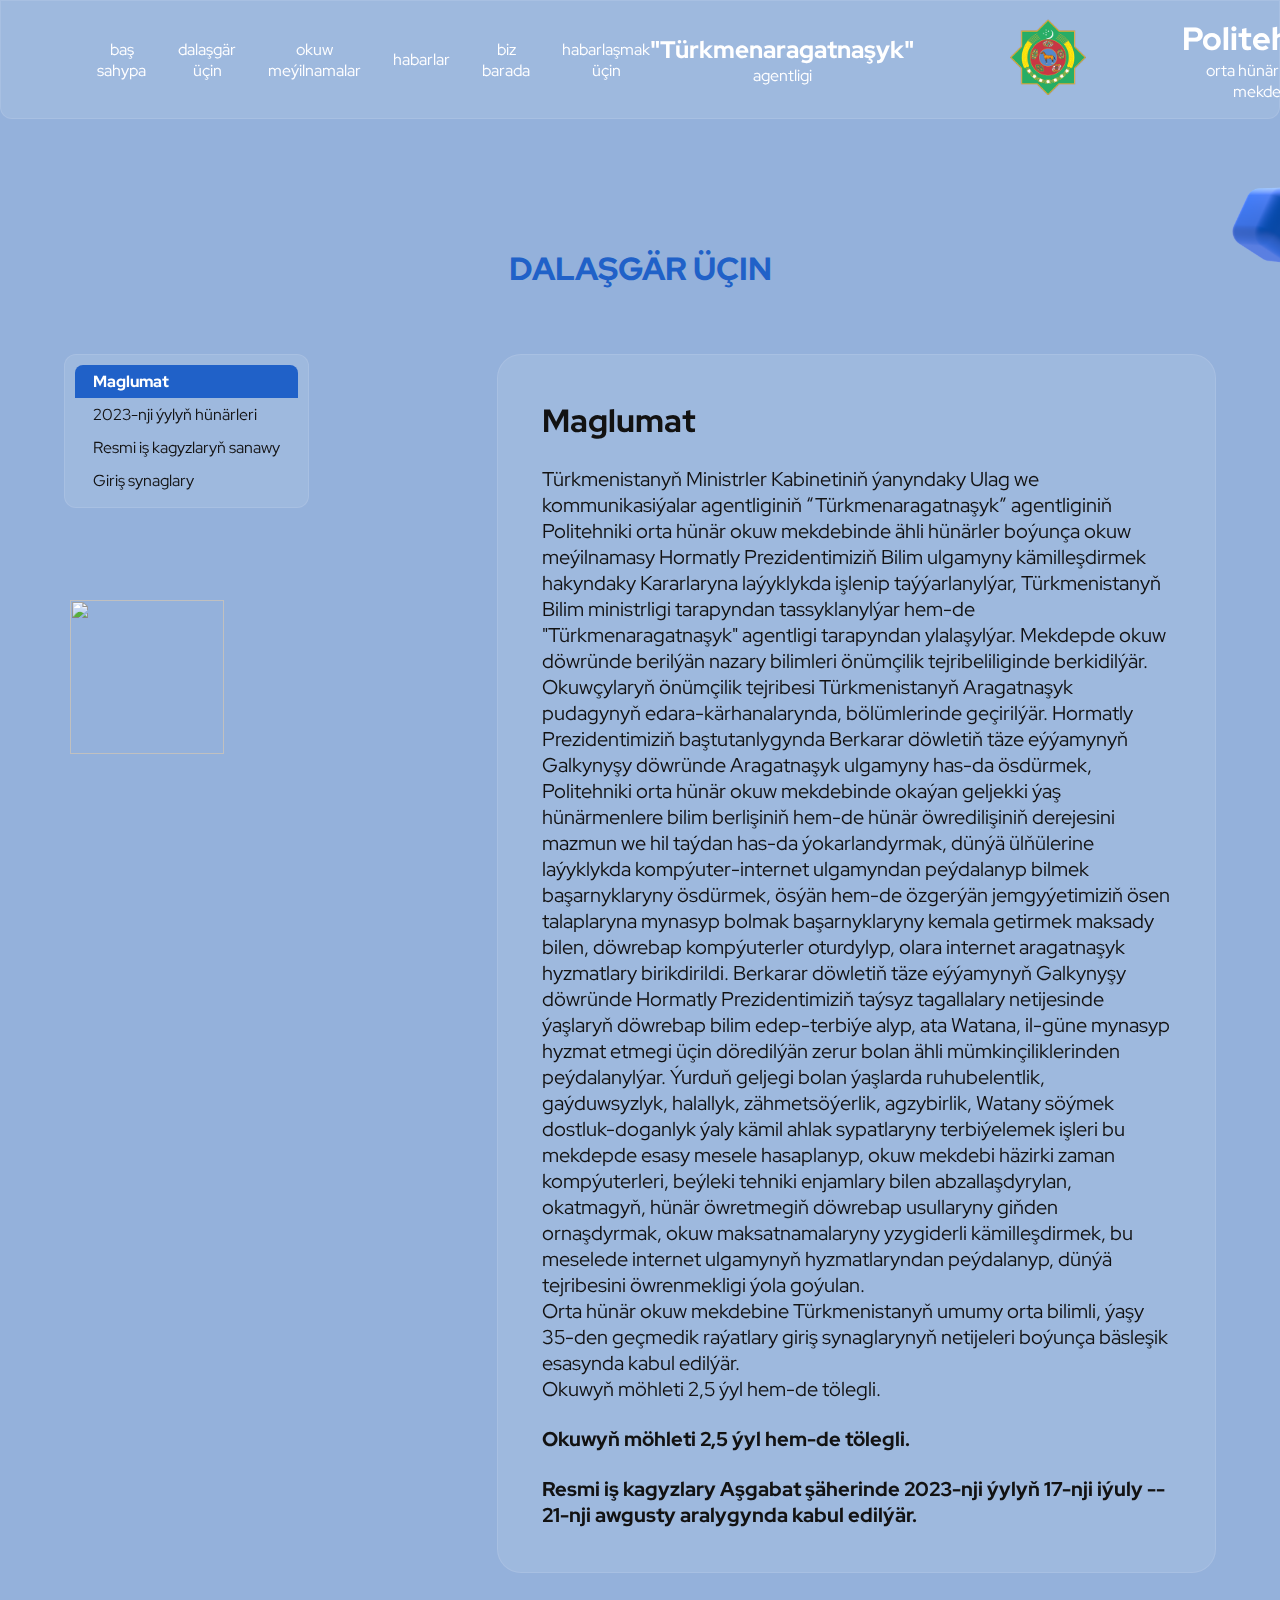
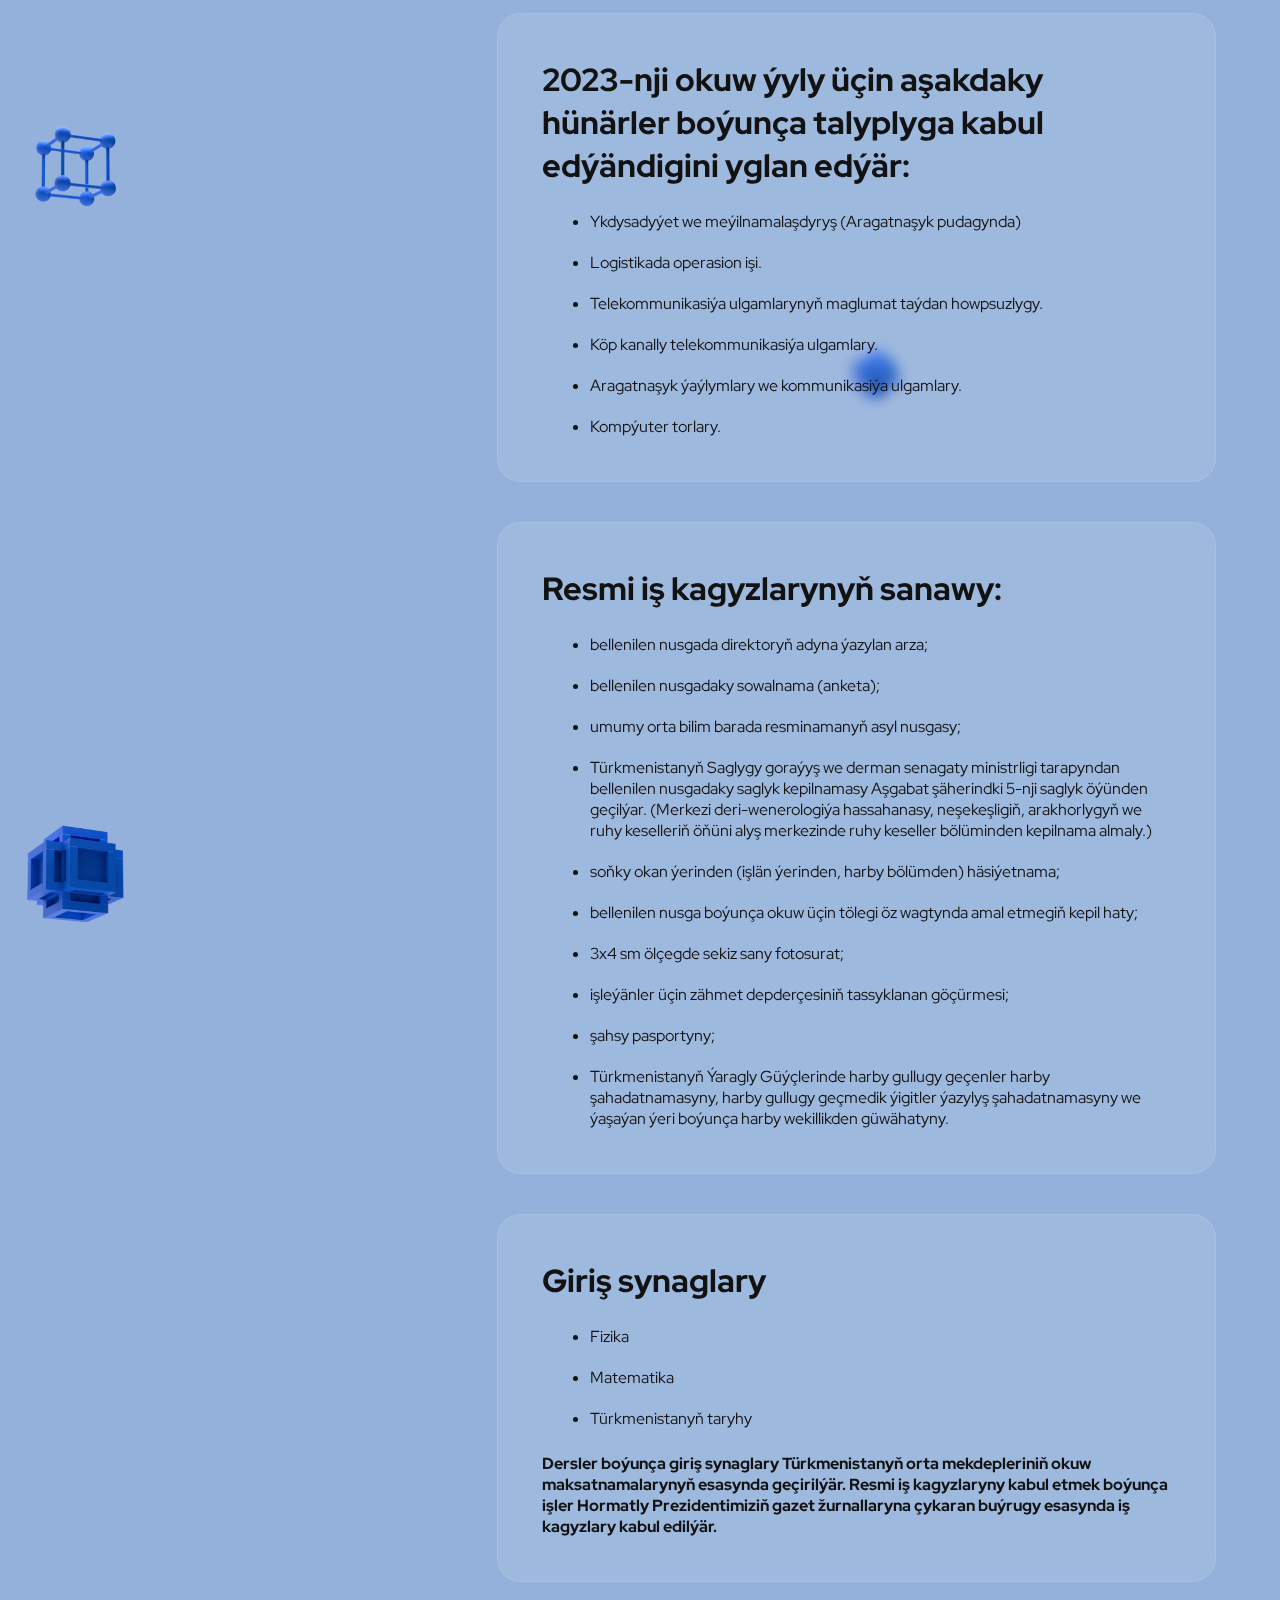
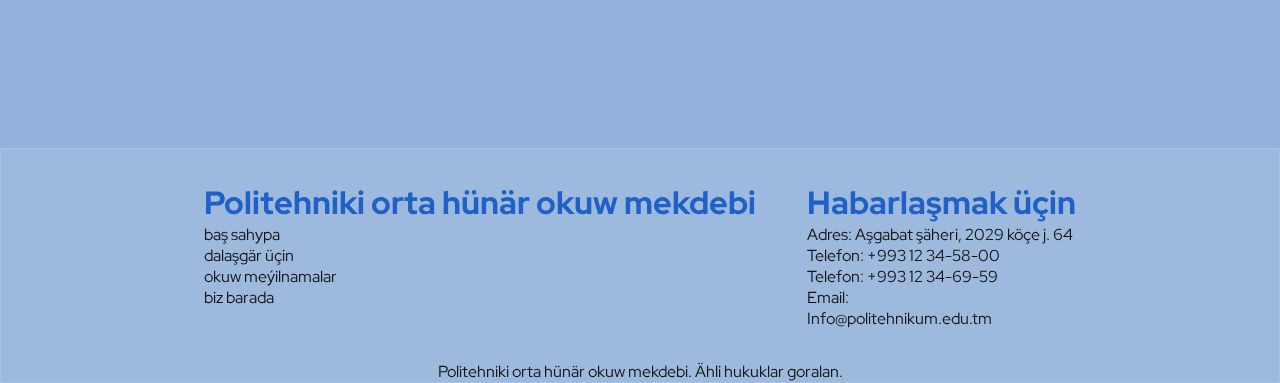
==== commit 41d9a6ef: "changed bg" ====
--- a/abiturientlar.html
+++ b/abiturientlar.html
@@ -15,23 +15,23 @@
 <body>
 
     <div class="bg-shapes">
-        <span class="floating block" style="top: 150px; left: 1200px; animation-delay: -4.5s;"><img src="img/bg-shapes/book.png" alt=""></span>
-        <span class="floating matrix" style="top: 600px; left: 70px;"><img src="img/bg-shapes/math.png" alt=""></span>
-        <span class="floating cage" style="top: 1200px; left: 1300px; animation-delay: -2s;"><img src="img/bg-shapes/www.png" alt=""></span>
-        <span class="floating cross" style="top: 1900px; left: 800px; animation-delay: -6s;"><img src="img/bg-shapes/book_2.png" alt=""></span>
-        <span class="floating atom-cube" style="top: 1700px; animation-delay: -3s;"><img src="img/bg-shapes/notes.png" alt=""></span>
-        <span class="floating atom-tetra" style="top: 2250px; left: 1300px; animation-delay: -8s;"><img src="img/bg-shapes/phone.png" alt=""></span>
-        <span class="floating fractal" style="top: 2400px; animation-delay: -12s;"><img src="img/bg-shapes/programming.png" alt=""></span>
+        <span class="floating block" style="top: 150px; left: 1200px; animation-delay: -4.5s;"><img src="img/bg-shapes/Block_8x8x8_Super_Rounded.png" alt=""></span>
+        <span class="floating matrix" style="top: 600px; left: 70px;"><img src="img/bg-shapes/Block_Matrix_x 1.png" alt=""></span>
+        <span class="floating cage" style="top: 1200px; left: 1300px; animation-delay: -2s;"><img src="img/bg-shapes/Block_Cage.png" alt=""></span>
+        <span class="floating cross" style="top: 1900px; left: 800px; animation-delay: -6s;"><img src="img/bg-shapes/Block_Cross_3D.png" alt=""></span>
+        <span class="floating atom-cube" style="top: 1700px; animation-delay: -3s;"><img src="img/bg-shapes/Atom_Cube.png" alt=""></span>
+        <span class="floating atom-tetra" style="top: 2250px; left: 1300px; animation-delay: -8s;"><img src="img/bg-shapes/Atom_Tetra.png" alt=""></span>
+        <span class="floating fractal" style="top: 2400px; animation-delay: -12s;"><img src="img/bg-shapes/Fractal_Cube.png" alt=""></span>
     </div>
 
     <div class="bg-shapes mobile">
-        <span class="floating block" style="top: 50px; left: 200px; animation-delay: -4.5s;"><img src="img/bg-shapes/book.png" alt=""></span>
-        <span class="floating matrix" style="top: 800px; left: 10px;"><img src="img/bg-shapes/math.png" alt=""></span>
-        <span class="floating cage" style="top: 1300px; left: 200px; animation-delay: -2s;"><img src="img/bg-shapes/www.png" alt=""></span>
-        <span class="floating cross" style="top: 1600px; left: 10px; animation-delay: -6s;"><img src="img/bg-shapes/book_2.png" alt=""></span>
-        <span class="floating atom-cube" style="top: 2500px; left: 200px; animation-delay: -3s;"><img src="img/bg-shapes/notes.png" alt=""></span>
-        <span class="floating atom-tetra" style="top: 3000px; left: 10px; animation-delay: -8s;"><img src="img/bg-shapes/phone.png" alt=""></span>
-        <span class="floating fractal" style="top: 3400px; left: 200px; animation-delay: -12s;"><img src="img/bg-shapes/programming.png" alt=""></span>
+        <span class="floating block" style="top: 120px; left: 200px; animation-delay: -4.5s;"><img src="img/bg-shapes/Block_8x8x8_Super_Rounded.png" alt=""></span>
+        <span class="floating matrix" style="top: 800px; left: 10px;"><img src="img/bg-shapes/Block_Matrix_x 1.png" alt=""></span>
+        <span class="floating cage" style="top: 1300px; left: 200px; animation-delay: -2s;"><img src="img/bg-shapes/Block_Cage.png" alt=""></span>
+        <span class="floating cross" style="top: 1600px; left: 10px; animation-delay: -6s;"><img src="img/bg-shapes/Block_Cross_3D.png" alt=""></span>
+        <span class="floating atom-cube" style="top: 2500px; left: 200px; animation-delay: -3s;"><img src="img/bg-shapes/Atom_Cube.png" alt=""></span>
+        <span class="floating atom-tetra" style="top: 3000px; left: 10px; animation-delay: -8s;"><img src="img/bg-shapes/Atom_Tetra.png" alt=""></span>
+        <span class="floating fractal" style="top: 3400px; left: 200px; animation-delay: -12s;"><img src="img/bg-shapes/Fractal_Cube.png" alt=""></span>
     </div>
 
     <nav>
--- a/style.css
+++ b/style.css
@@ -33,15 +33,6 @@
 }
 
 /* BG-SHAPES */
-.bg-shapes {
-    width: 100%;
-    height: 100%;
-    position: relative;
-    z-index: -1;
-    
-    left: 50%;
-    transform: translateX(-50%);
-}
 
 .bg-shapes.mobile {
     display: none;
@@ -58,14 +49,16 @@
 }
 
 .floating > img {
-    max-width: 17vw;
-    max-height: 17vw;
+    width: 12vw;
+    height: 12vw;
+    max-width: 12vw;
+    max-height: 12vw;
 }
 
 @media only screen and (max-width: 1750px) {
     .floating > img{
-        width: 350px;
-        height: 350px;
+        max-width: 350px;
+        max-height: 350px;
     }
 }
 
@@ -79,8 +72,11 @@
     }
 
     .bg-shapes.mobile > .floating > img{
-        width: 160px;
-        height: 200px;
+        max-width: 125px;
+        max-height: 125px;
+
+        min-width: 125px;
+        min-height: 125px;
     }
 }
 
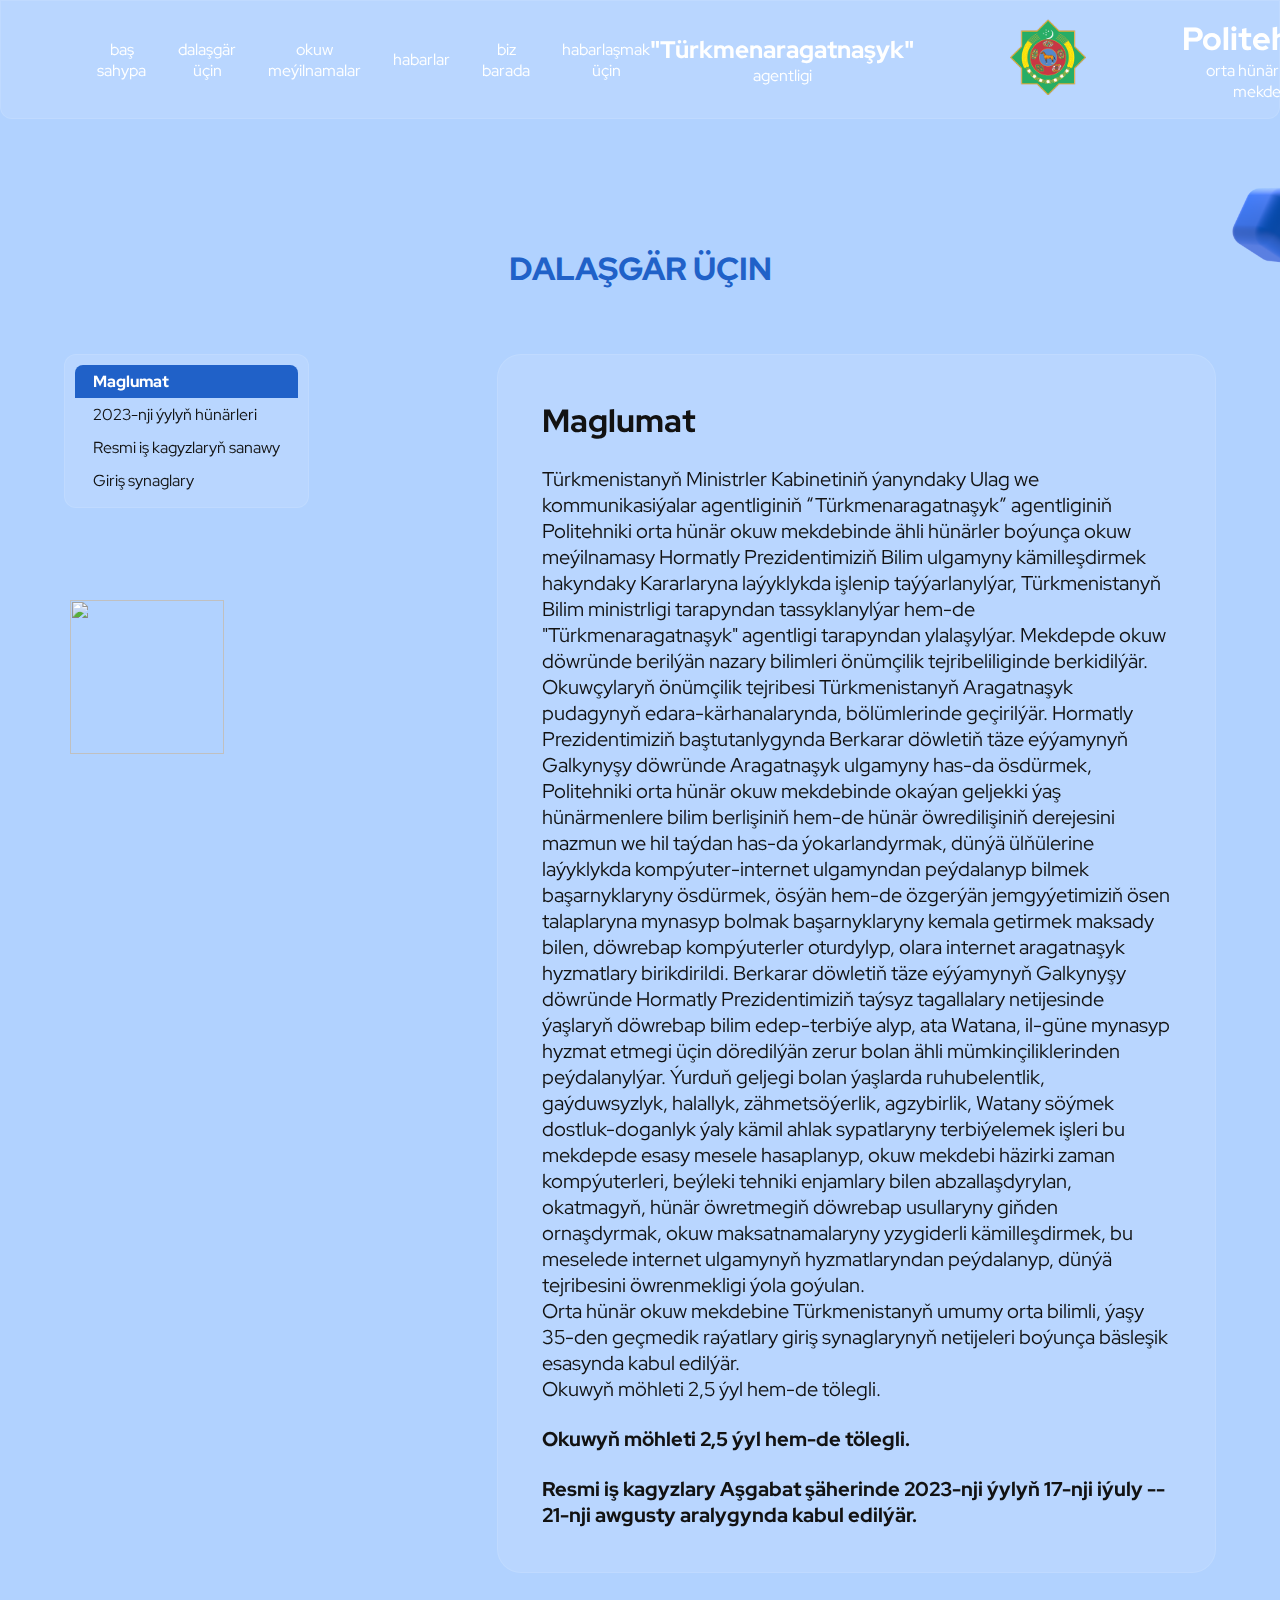
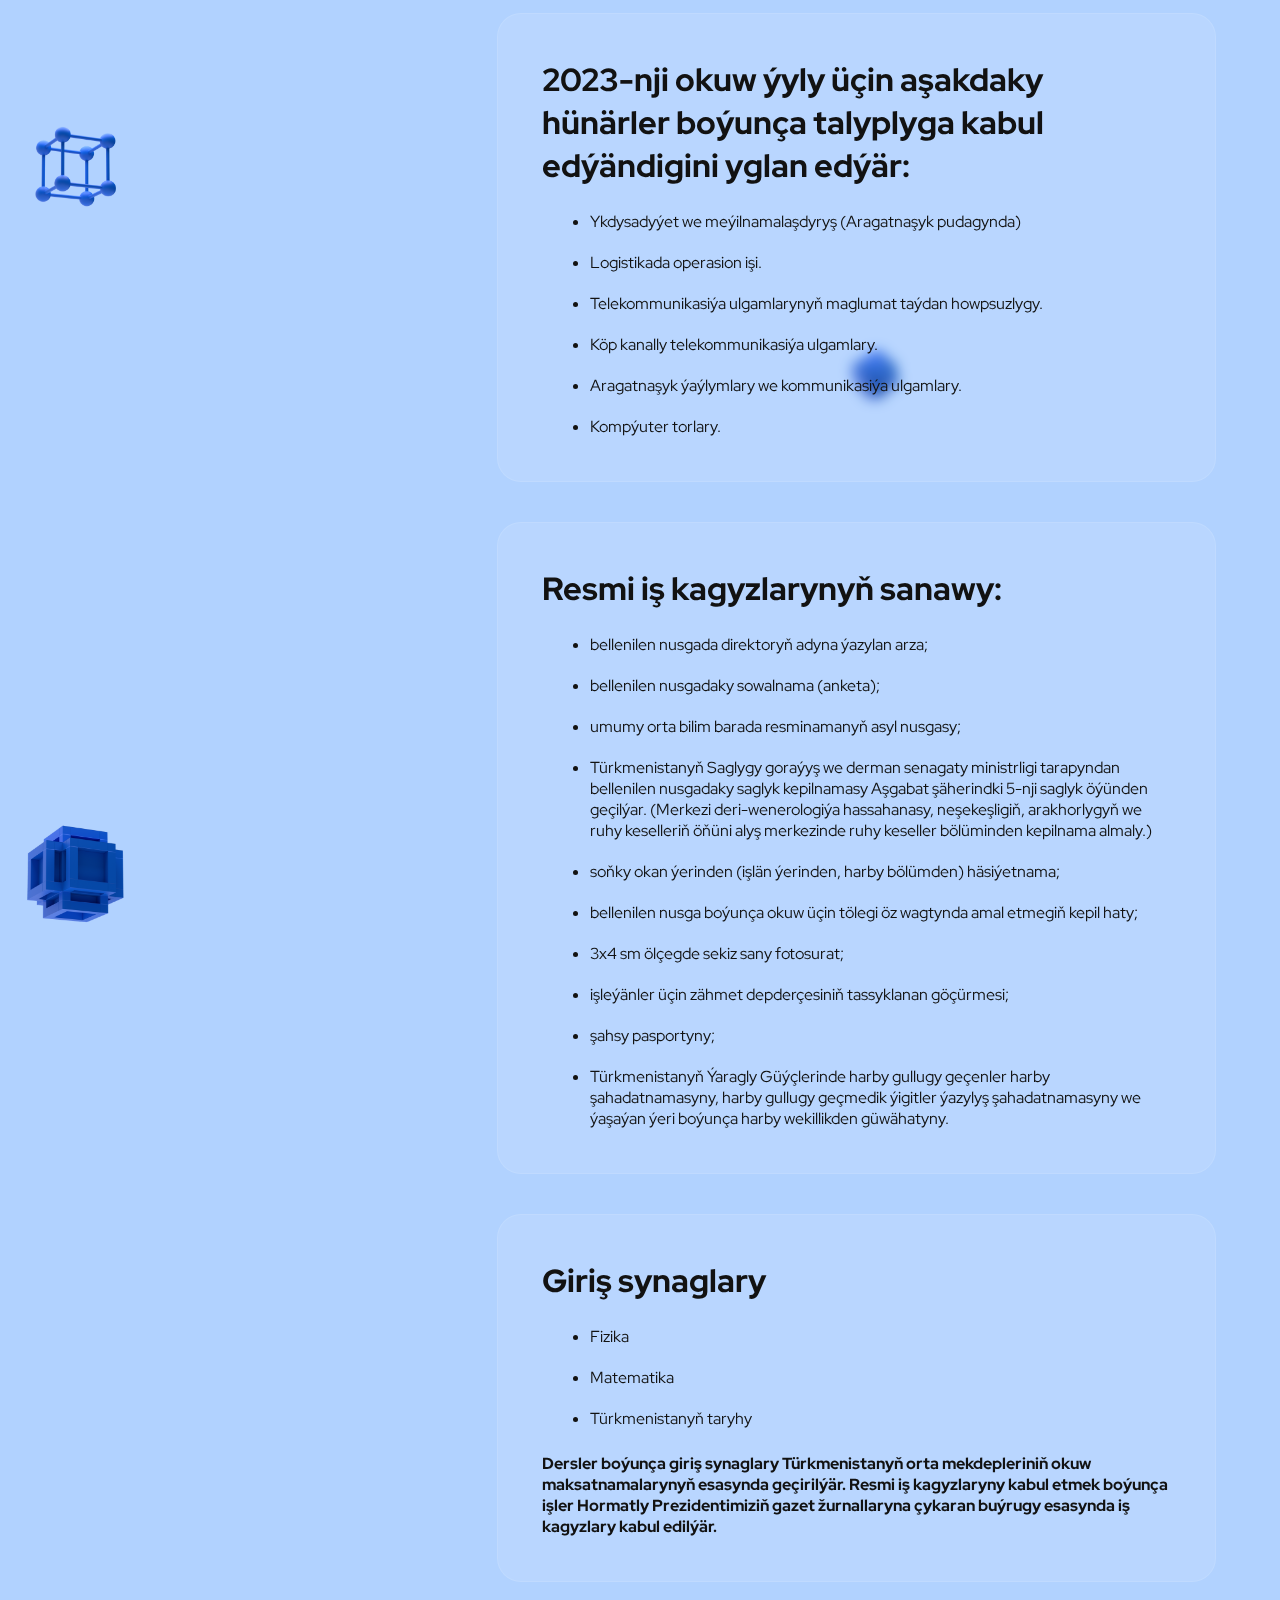
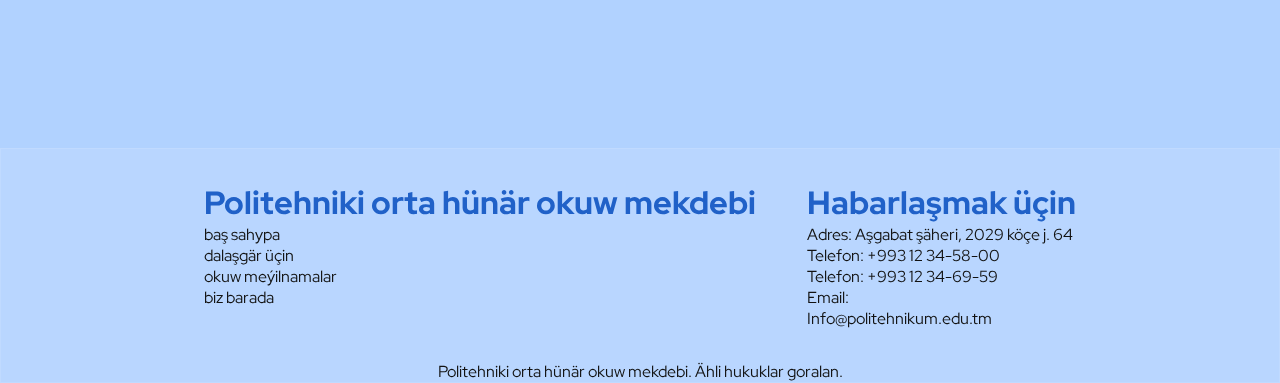
==== commit 0136c84a: "changed brightness" ====
--- a/abiturientlar.html
+++ b/abiturientlar.html
@@ -8,7 +8,7 @@
     <link rel="stylesheet" href="style.css">
     <style>
         body {
-            background: #94B1DB;
+            background: #b1d2ff;
         }
     </style>
 </head>
--- a/style.css
+++ b/style.css
@@ -28,7 +28,7 @@
 }
 
 body {
-    background: #94B1DB;
+    background: #b1d2ff;
     position: relative;
 }
 
@@ -124,7 +124,7 @@
     bottom: 0;
     width: 100%;
     height: 20rem;
-    background: linear-gradient(180deg, rgba(18, 86, 195, 0), #94B1DB 88.85%);
+    background: linear-gradient(180deg, rgba(18, 86, 195, 0), #b1d2ff 88.85%);
 }
 
 /* NAV */
@@ -529,14 +529,13 @@
 .btn {
     padding: 0.75rem 3rem;
     color: var(--dark);
-    background-color: #DDDDDD;
+    background-color: #ffffff;
     max-width: max-content;
     border-radius: 10px;
     transition: var(--trnz);
 }
 
 .btn:hover {
-    background-color: #fff;
     box-shadow: var(--shadow);
 }
 
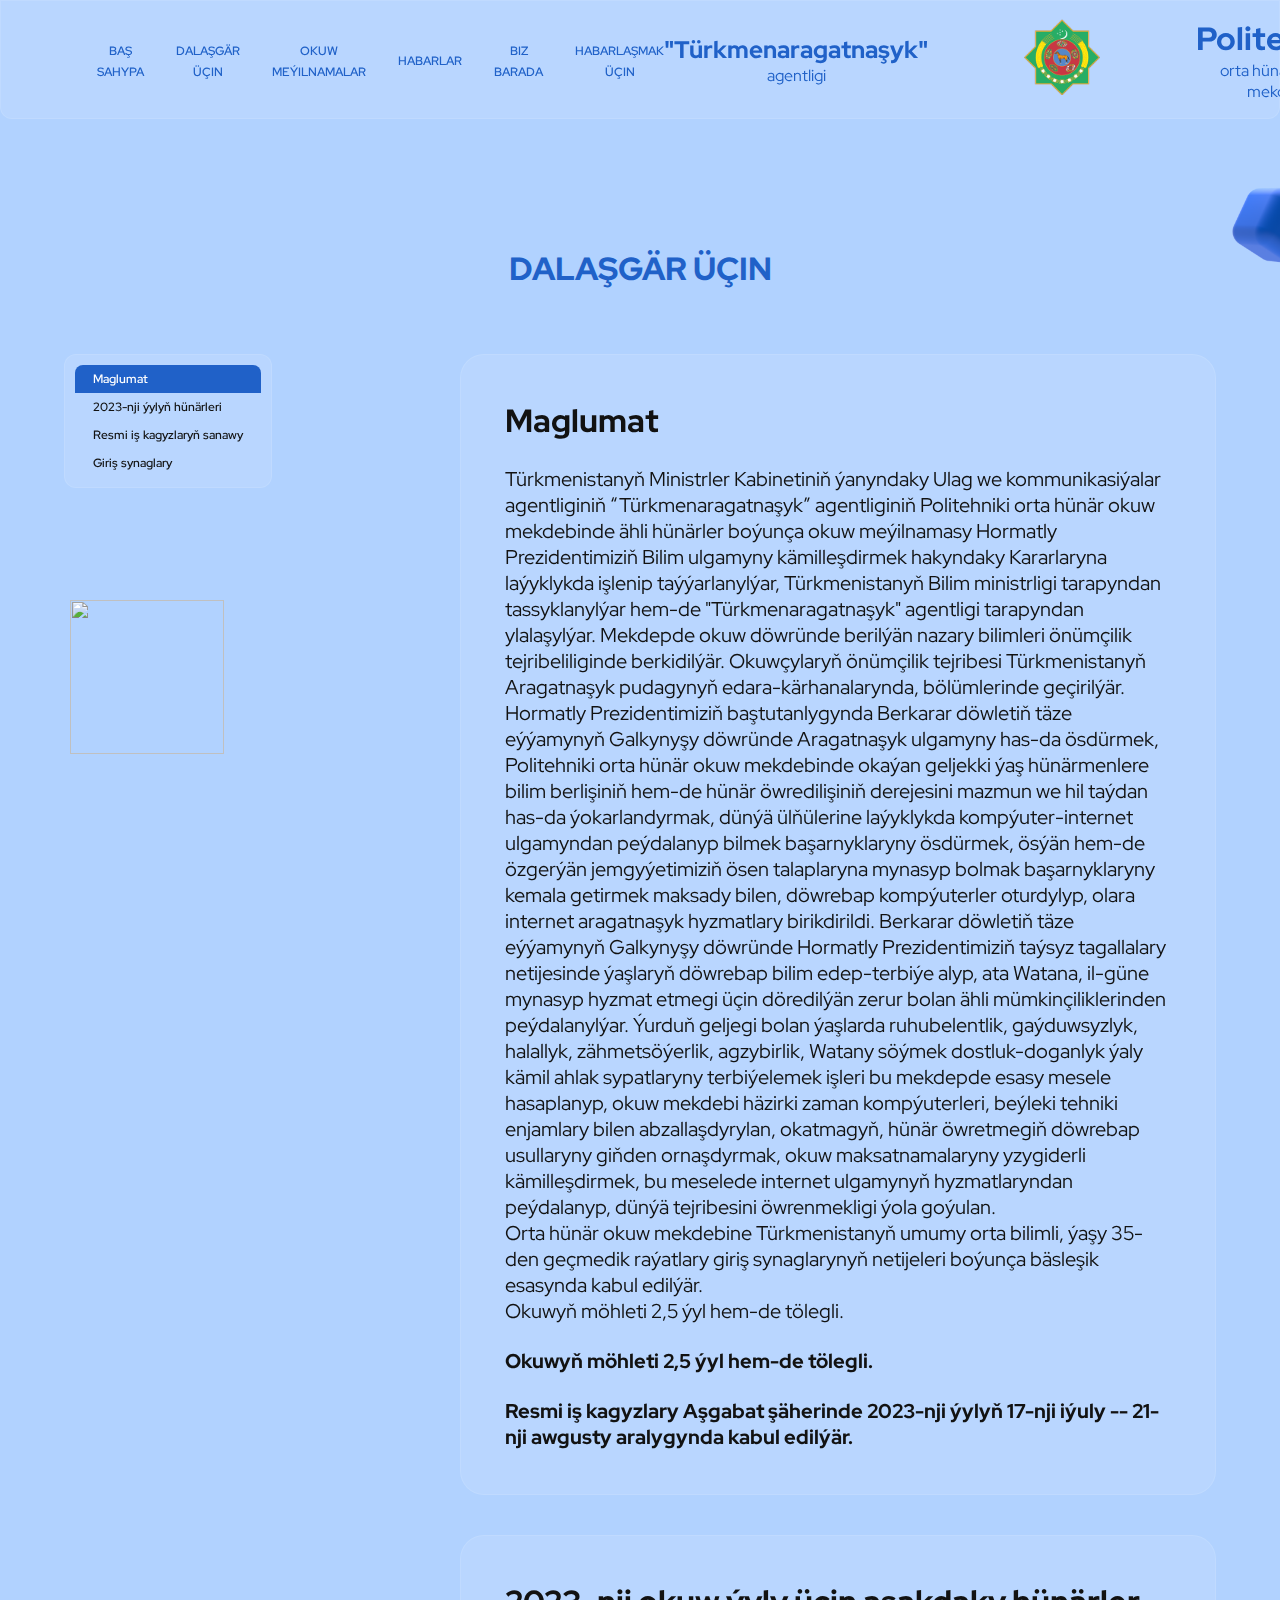
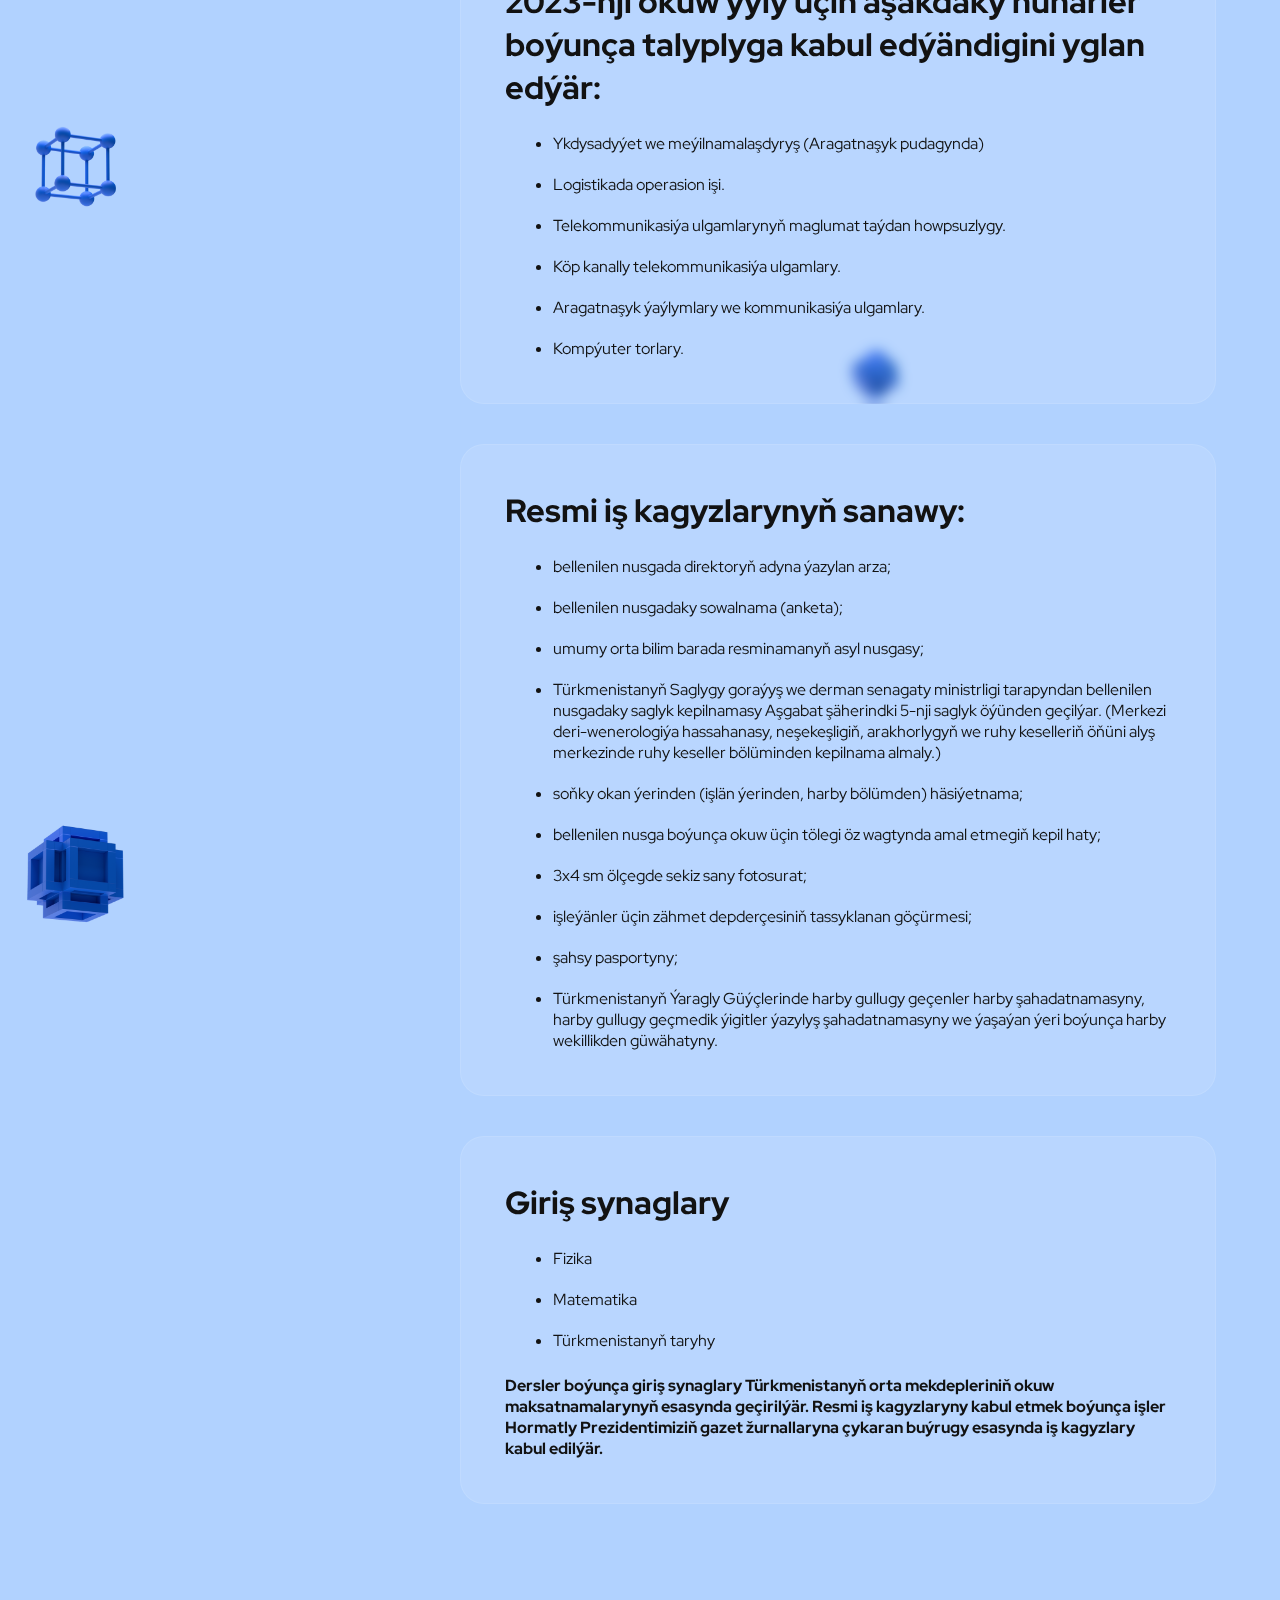
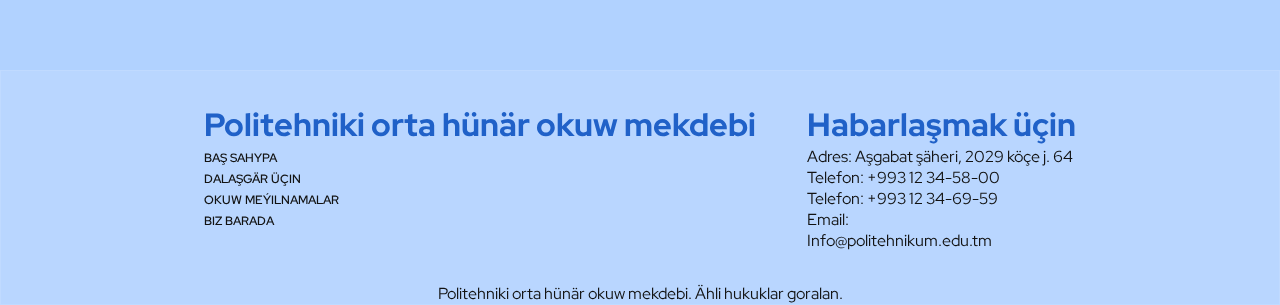
==== commit bea066f4: "changed all" ====
--- a/abiturientlar.html
+++ b/abiturientlar.html
@@ -36,9 +36,9 @@
 
     <nav>
         <svg xmlns="http://www.w3.org/2000/svg" width="24" height="20" viewBox="0 0 24 24" fill="none" class="burger" id="burger">
-            <path d="M2 2H26" stroke="#fff" stroke-width="4" stroke-linecap="round"/>
-            <path d="M2 12H26" stroke="#fff" stroke-width="4" stroke-linecap="round"/>
-            <path d="M2 22H26" stroke="#fff" stroke-width="4" stroke-linecap="round"/>
+            <path d="M2 2H26" stroke="#2061C8" stroke-width="4" stroke-linecap="round"/>
+            <path d="M2 12H26" stroke="#2061C8" stroke-width="4" stroke-linecap="round"/>
+            <path d="M2 22H26" stroke="#2061C8" stroke-width="4" stroke-linecap="round"/>
         </svg>
 
         <ul class="navlist">
--- a/style.css
+++ b/style.css
@@ -105,12 +105,12 @@
 }
 
 header {
-    background-image: url('img/bg.png');
+    background-image: url('img/bg-bright.png');
     background-repeat: no-repeat;
     background-position: 105% -5%;
     background-size: contain;
     position: relative;
-    background-color: var(--blue);
+    background-color: #8CBCFF;
 }
 
 .transition {
@@ -124,7 +124,7 @@
     bottom: 0;
     width: 100%;
     height: 20rem;
-    background: linear-gradient(180deg, rgba(18, 86, 195, 0), #b1d2ff 88.85%);
+    background: linear-gradient(180deg, rgba(177, 210, 255, 0.00) 10.79%, #B1D2FF 48.45%, #B1D2FF 121.07%);
 }
 
 /* NAV */
@@ -151,11 +151,20 @@
     margin-left: 2rem;
 }
 
+a, .navlist-item > a::after, .logo-item > h2, .logo-item > p, .logo-item > h1, .logo-item > h1 > b {
+    color: #2061C8;
+}
+
+.navlist-item > a::after {
+    background-color: #2061C8;
+}
+
 a {
     text-align: left;
     text-decoration: none;
-    text-transform: lowercase;
-    font-size: 1rem;
+    text-transform: uppercase;
+    font-size: .75rem;
+    font-weight: 500;
 
     position: relative;
 }
@@ -166,8 +175,7 @@
     left: 0;
     bottom: -6px;
     width: 100%;
-    height: 3px;
-    background-color: #fff;
+    height: 2px;
     border-radius: 5px;
     transform-origin: right;
     transform: scale(0);
@@ -380,7 +388,7 @@
 
 /* HEAD SECTION */
 .some-info {
-    margin-top: clamp(1rem, 10 * (1vw + 1vh) / 2, 16.5rem);
+    margin-top: clamp(1rem, 10 * (1vw + 1vh) / 2, 15rem);
 }
 
 .section-items {
